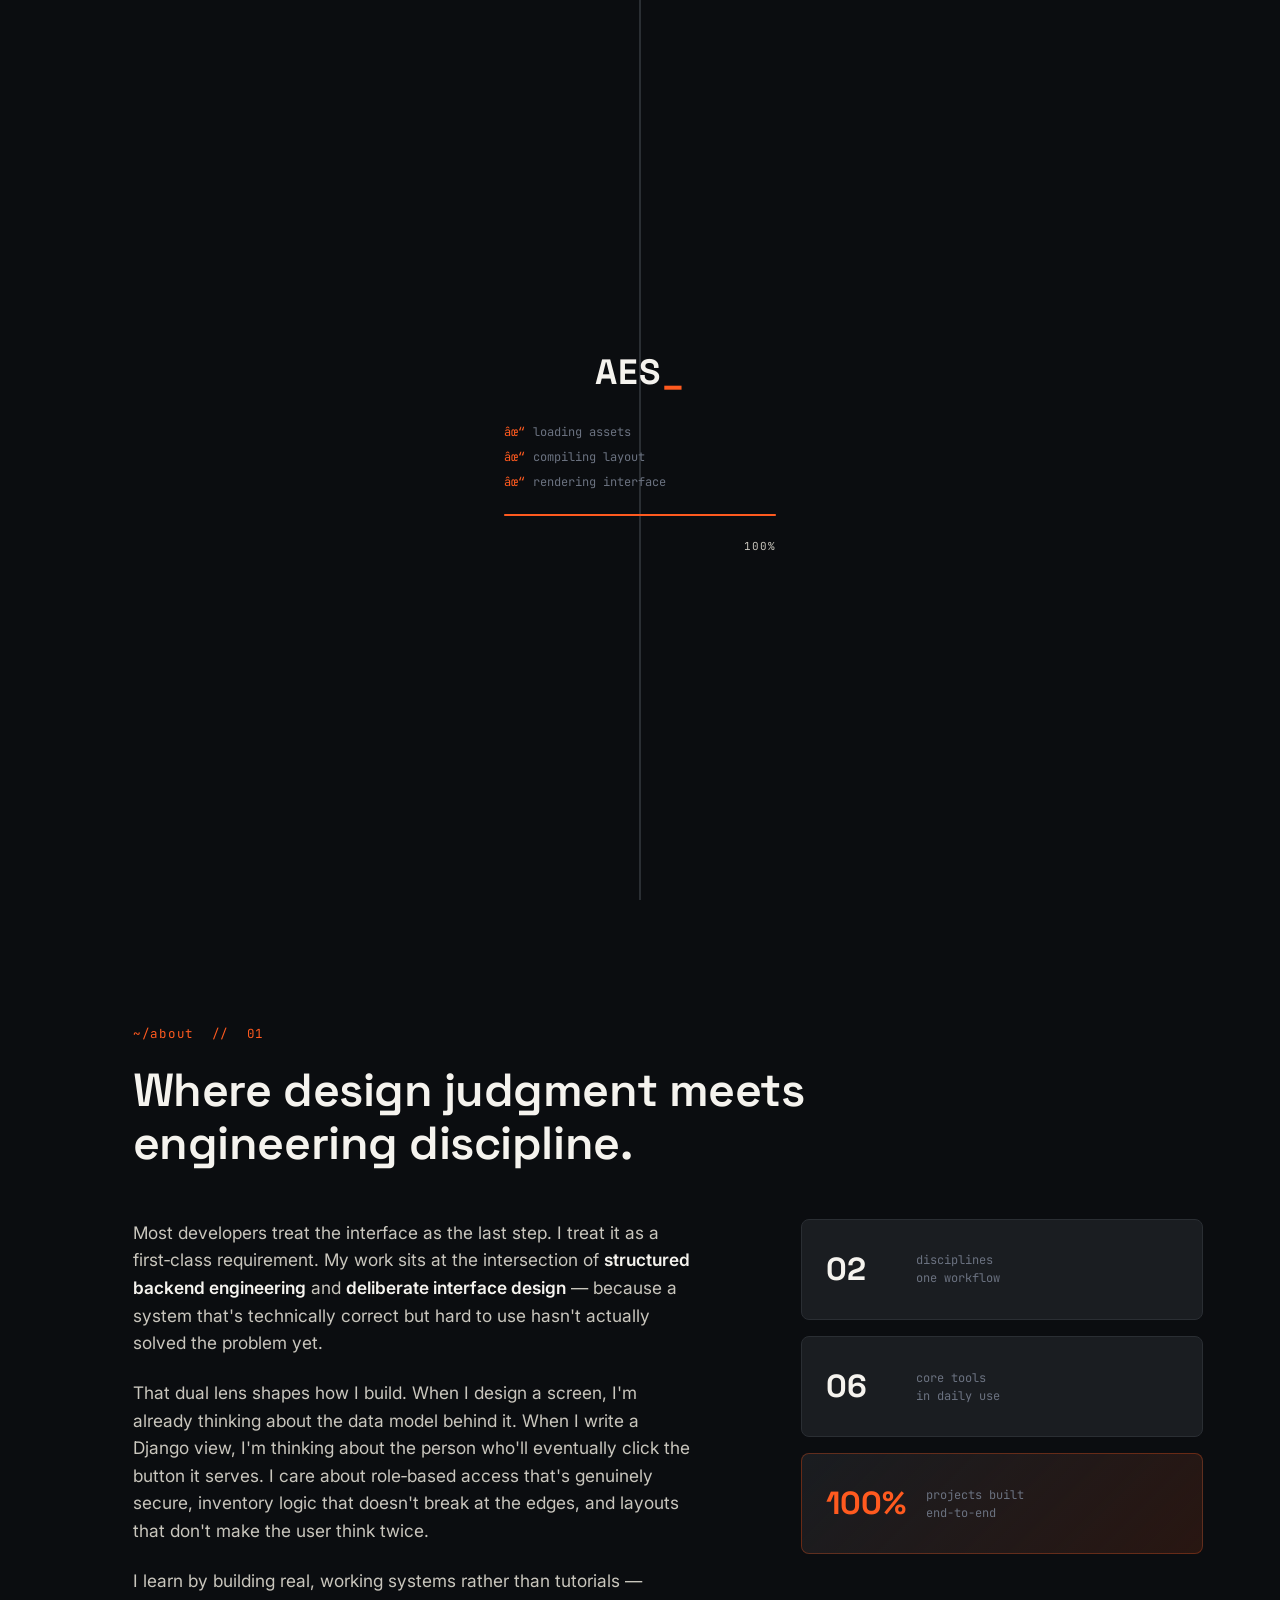
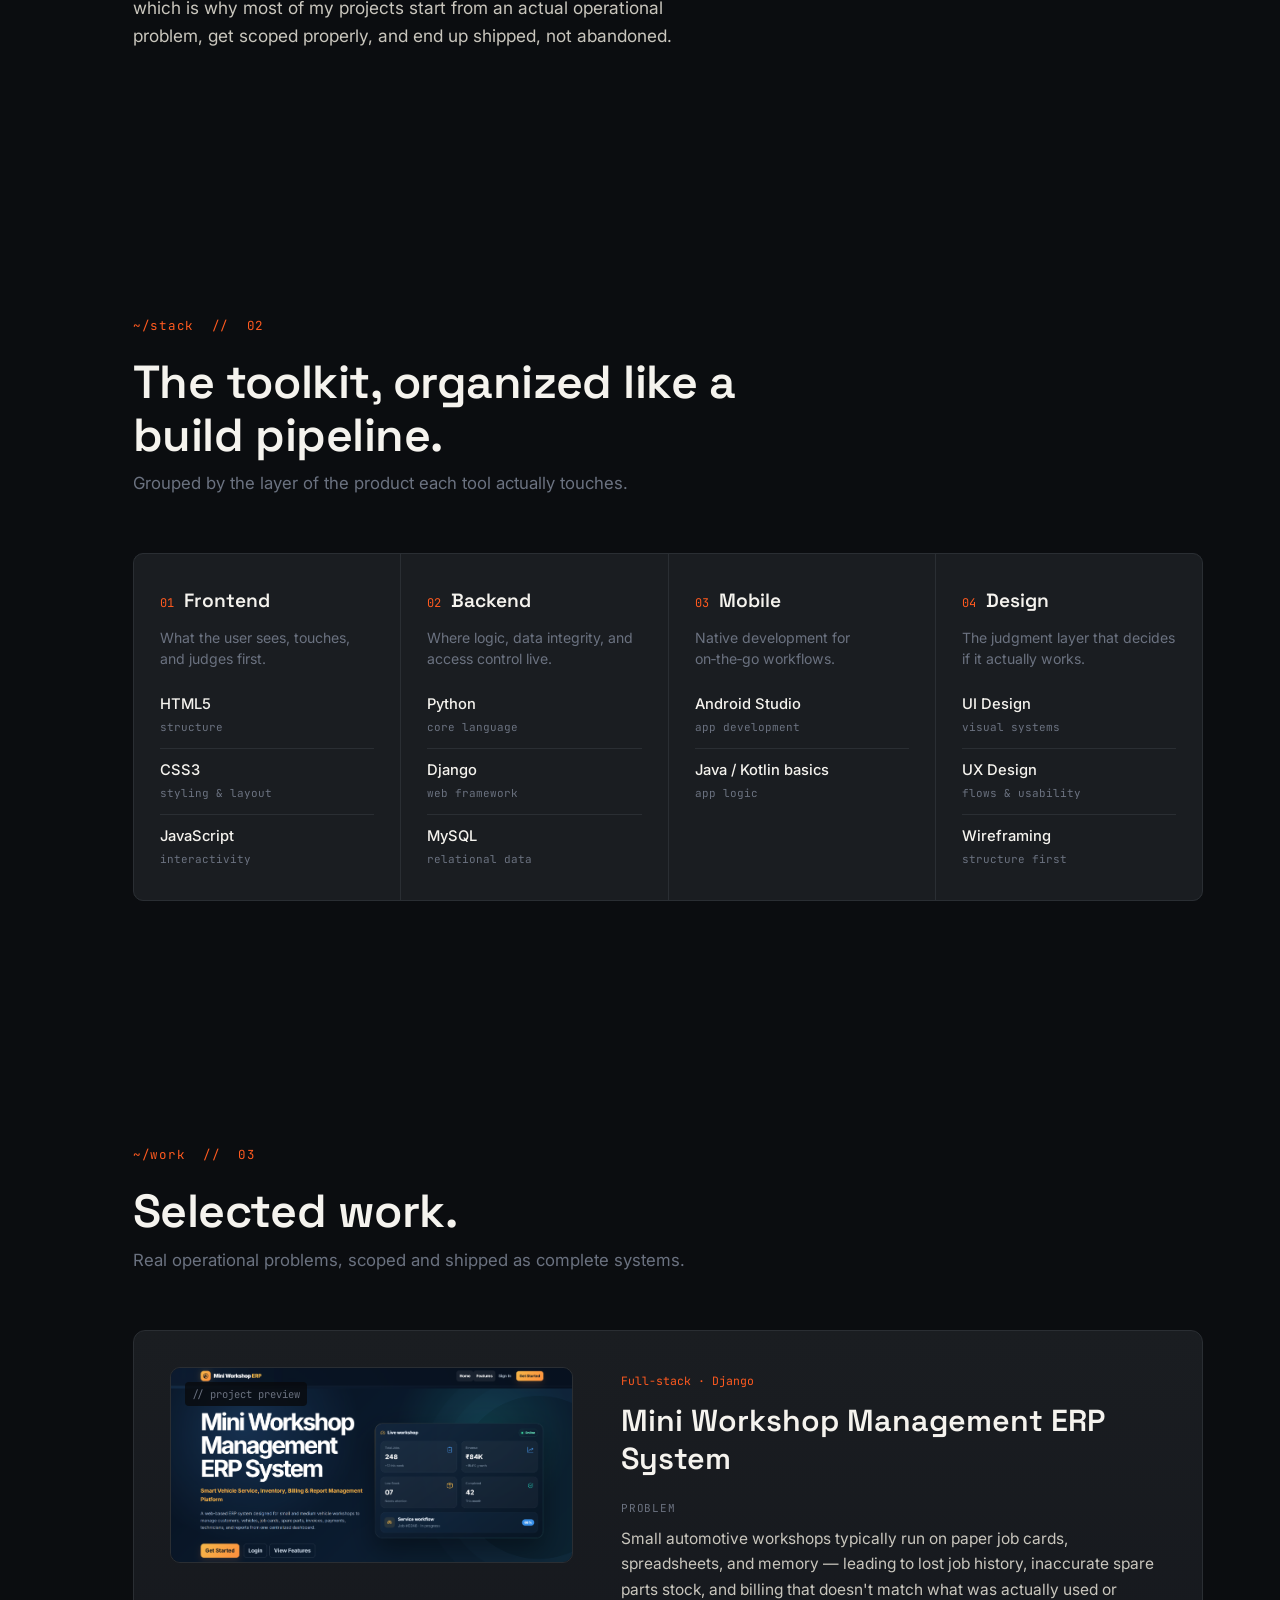
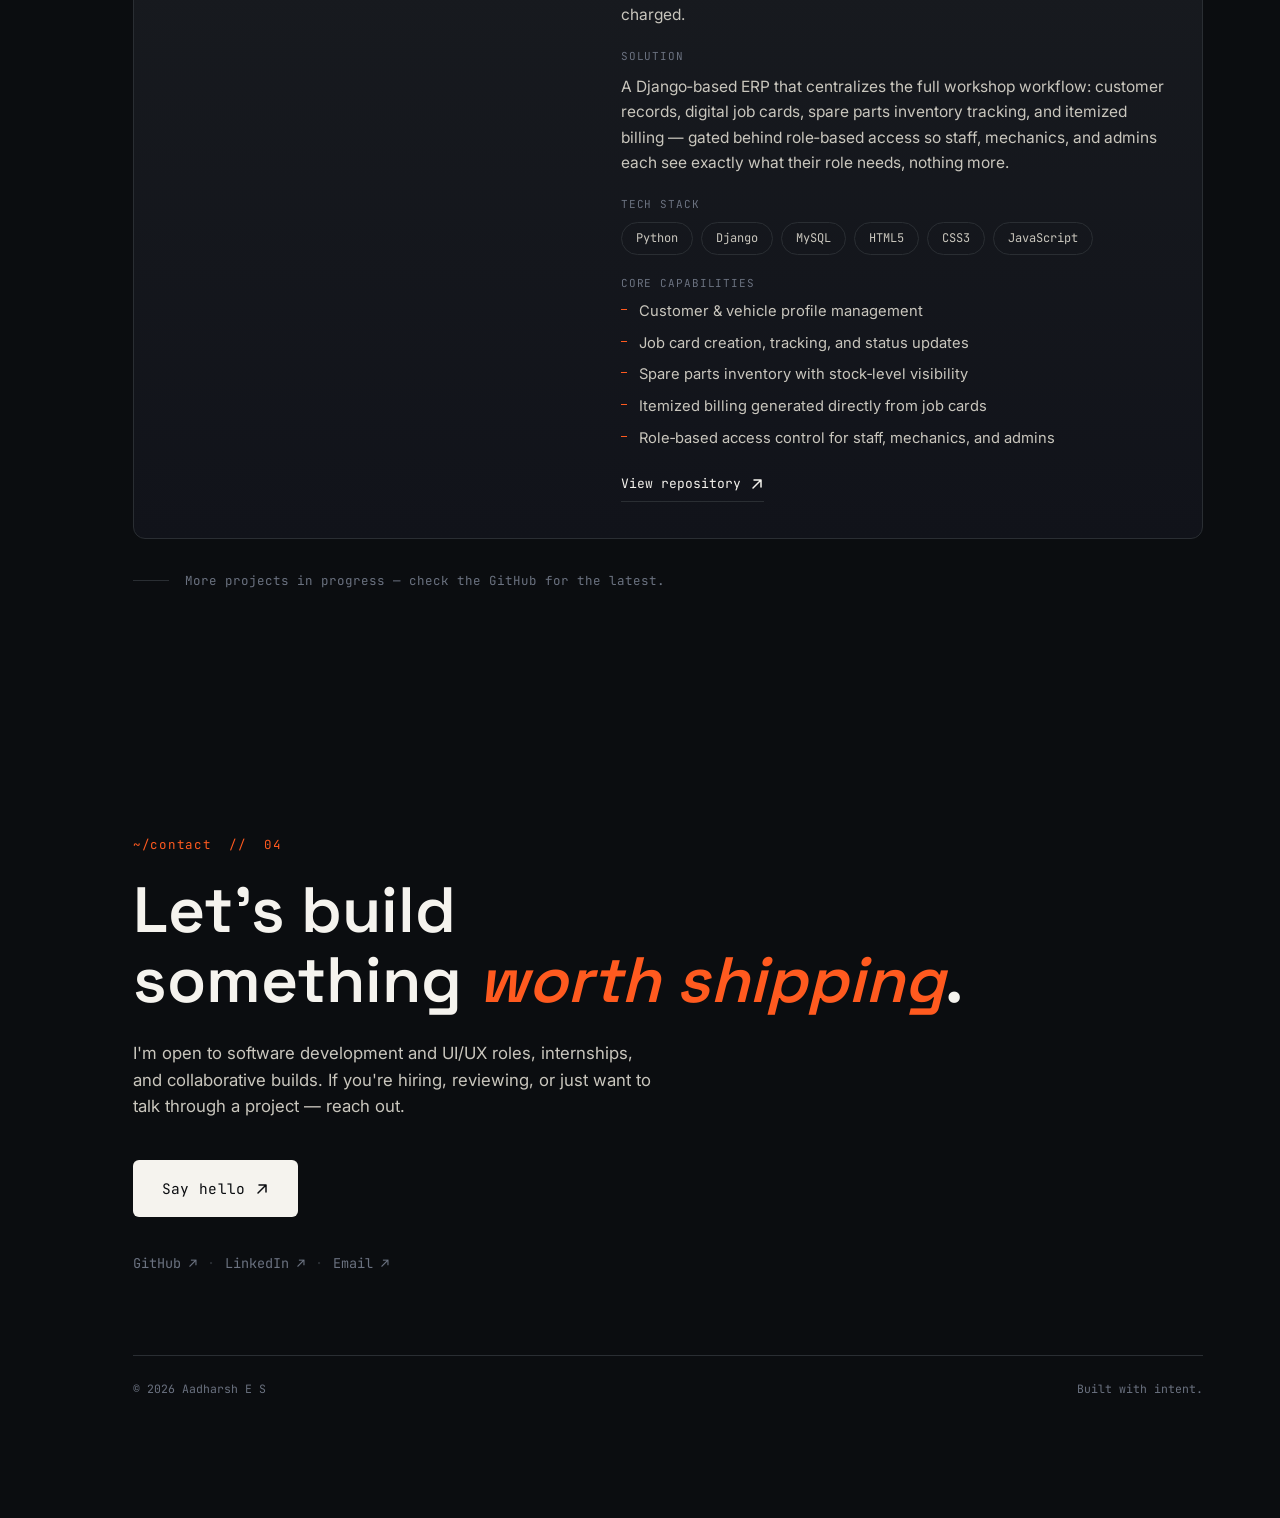
==== index.html @ 1fd8d189 "commit" ====
<!DOCTYPE html>
<html lang="en">
<head>
  <meta charset="UTF-8" />
  <meta name="viewport" content="width=device-width, initial-scale=1.0" />
  <meta http-equiv="refresh" content="0; url=portfolio.html" />
  <title>Aadharsh E S — Portfolio</title>
  <script>
    window.location.replace('portfolio.html');
  </script>
</head>
<body>
  <p><a href="portfolio.html">Open portfolio</a></p>
</body>
</html>
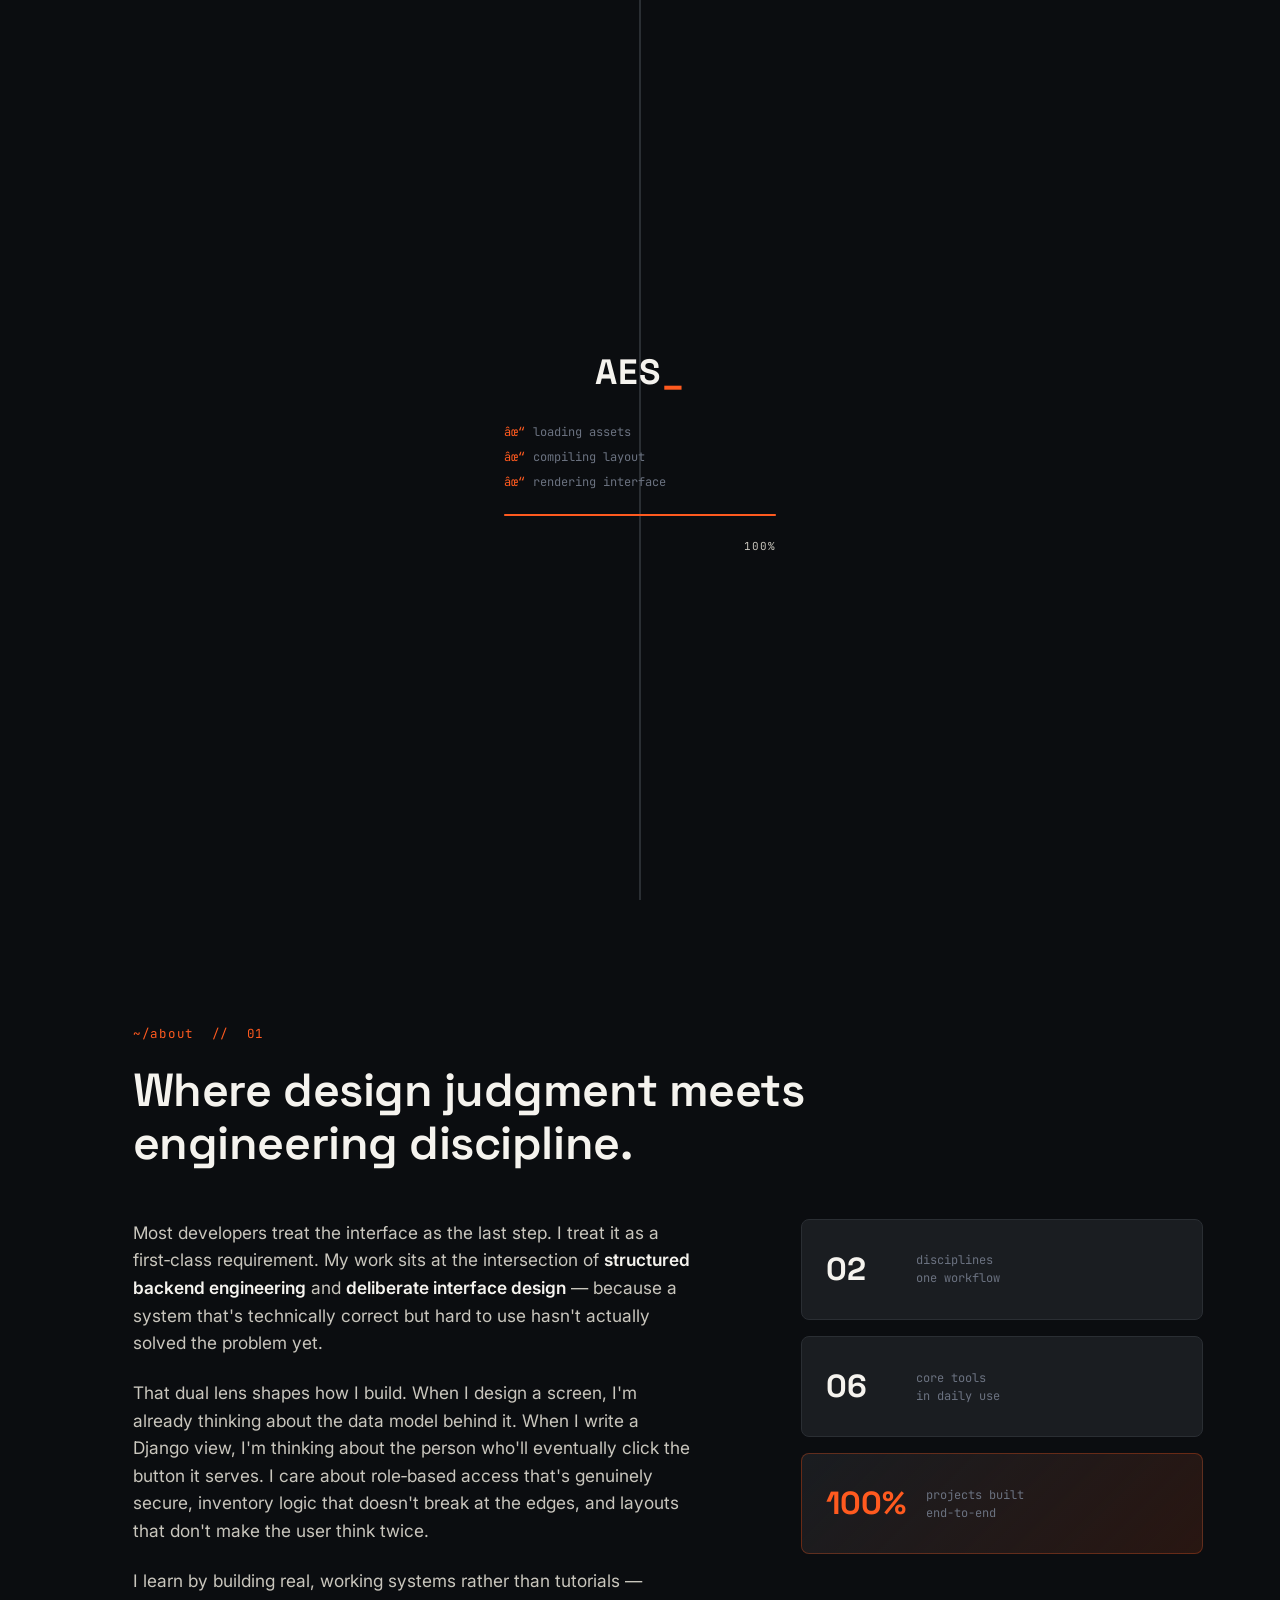
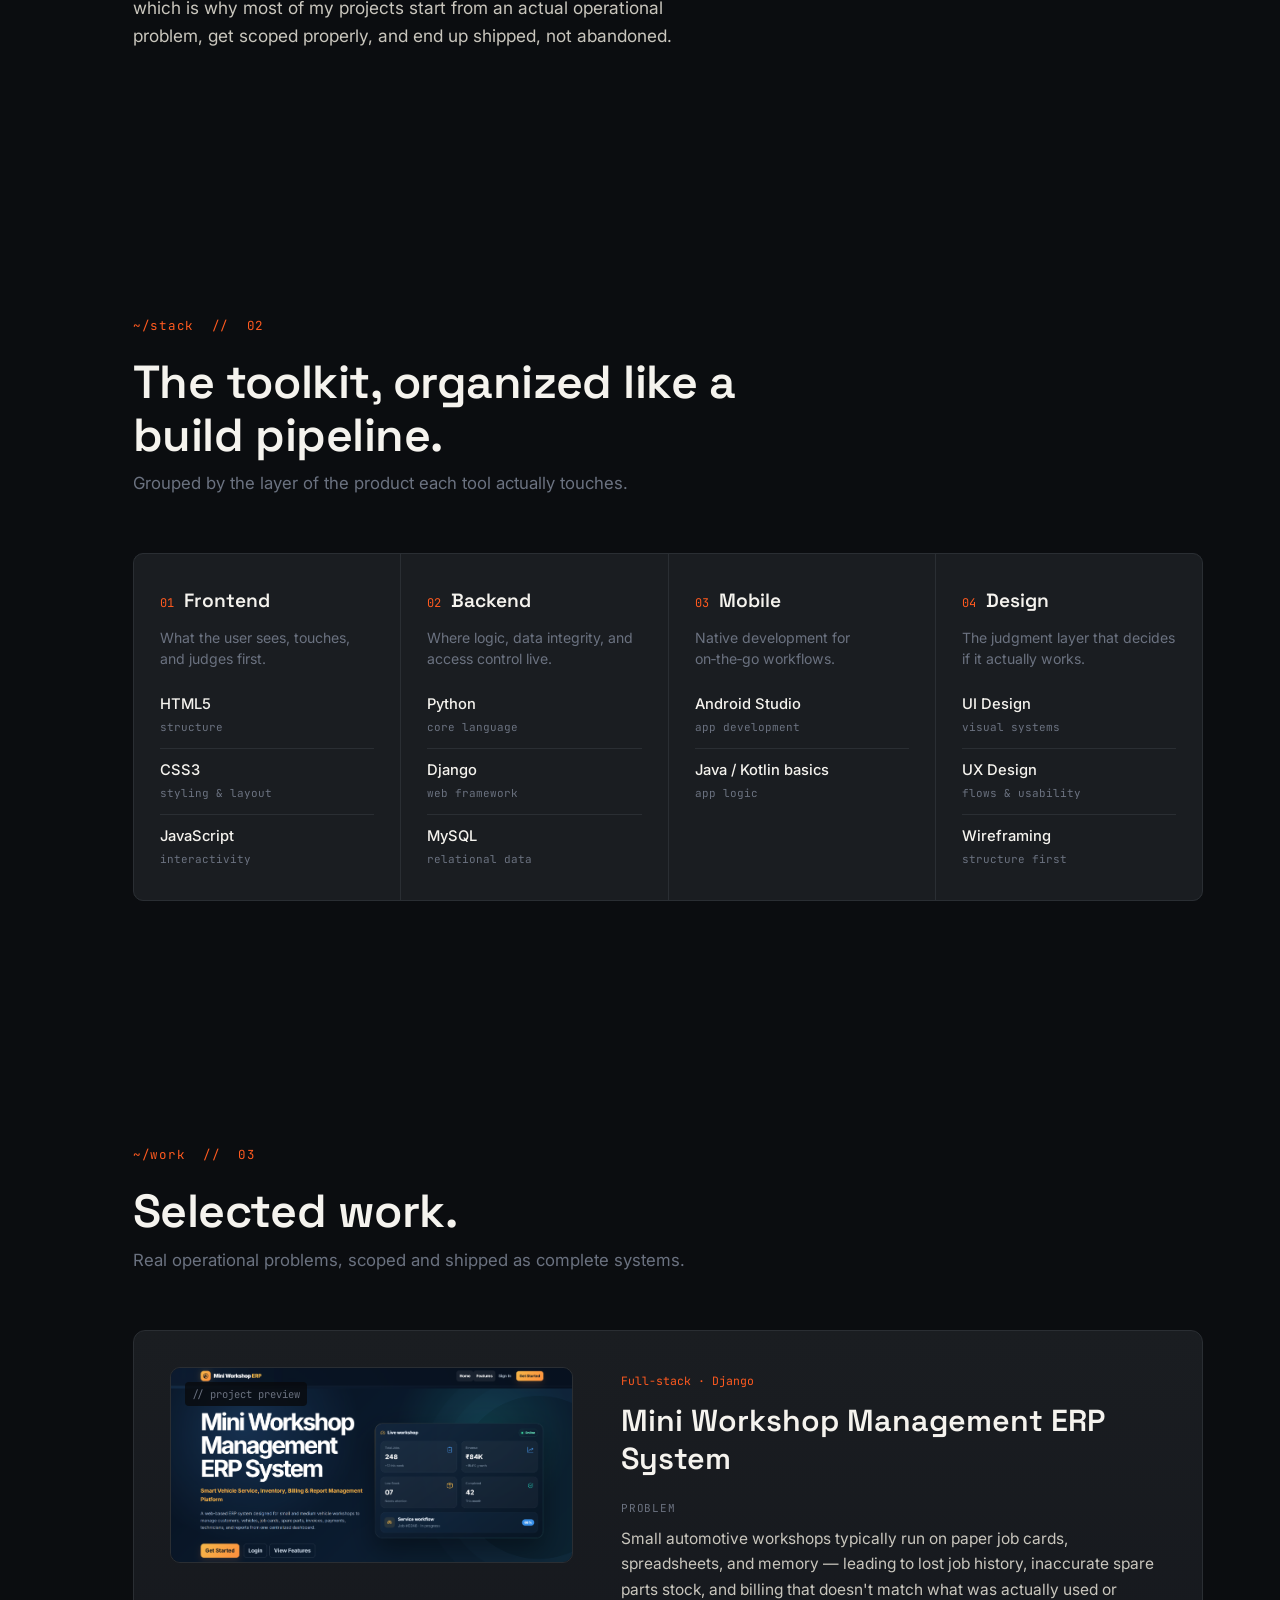
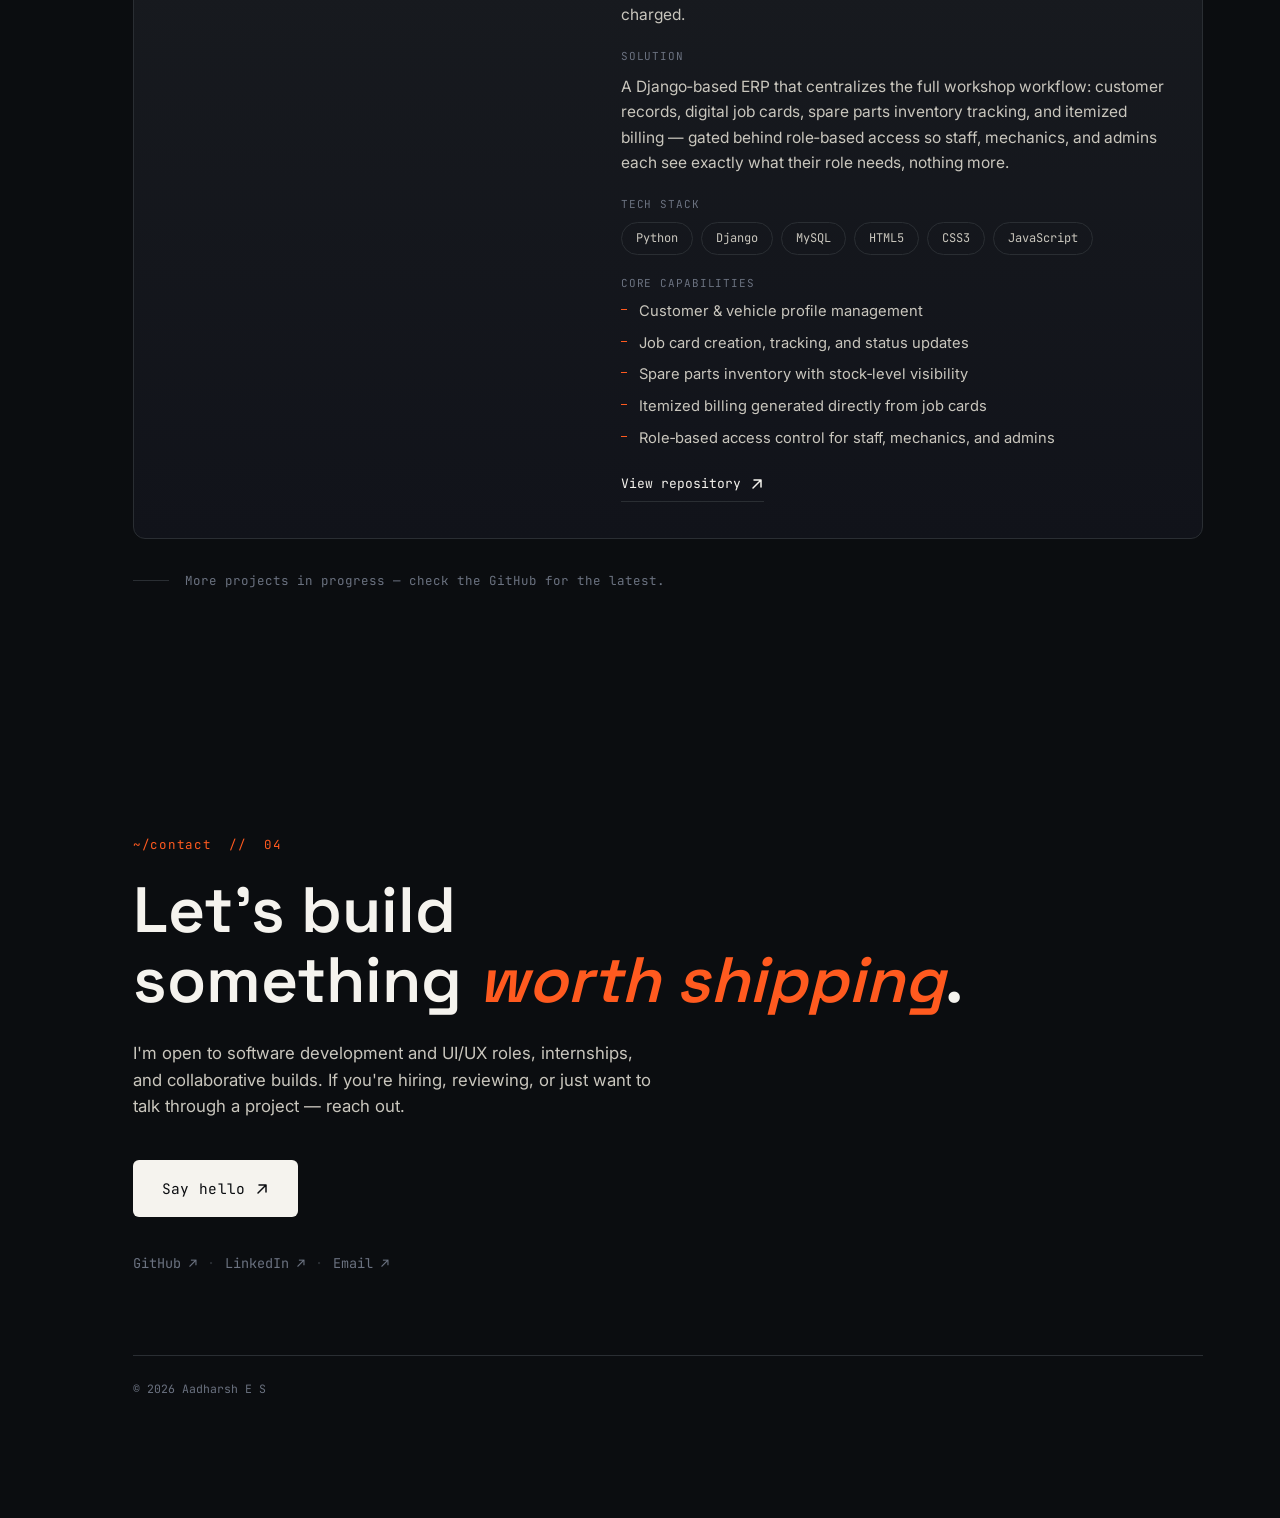
==== commit bc4a2303: "commit" ====
--- a/index.html
+++ b/index.html
@@ -1,15 +1,1014 @@
 <!DOCTYPE html>
 <html lang="en">
 <head>
-  <meta charset="UTF-8" />
-  <meta name="viewport" content="width=device-width, initial-scale=1.0" />
-  <meta http-equiv="refresh" content="0; url=portfolio.html" />
-  <title>Aadharsh E S — Portfolio</title>
-  <script>
-    window.location.replace('portfolio.html');
-  </script>
+<meta charset="UTF-8" />
+<meta name="viewport" content="width=device-width, initial-scale=1.0" />
+<title>Aadharsh E S — Software Developer &amp; UI/UX Designer</title>
+<meta name="description" content="Portfolio of Aadharsh E S, Software Developer & UI/UX Designer specializing in Django, Python, and human-centered interfaces." />
+
+<link rel="preconnect" href="https://fonts.googleapis.com">
+<link rel="preconnect" href="https://fonts.gstatic.com" crossorigin>
+<link href="https://fonts.googleapis.com/css2?family=Space+Grotesk:wght@400;500;600;700&family=Inter:wght@400;500;600;700&family=JetBrains+Mono:wght@400;500;600&display=swap" rel="stylesheet">
+
+<style>
+/* ============================================================
+   DESIGN TOKENS
+   ============================================================ */
+:root{
+  --ink:        #0B0D10;
+  --ink-soft:   #11131A;
+  --surface:    #1A1D21;
+  --surface-2:  #1F2329;
+  --border:     #2A2E33;
+  --paper:      #F5F3EE;
+  --paper-dim:  #C9C6BD;
+  --muted:      #6B7280;
+  --signal:     #FF5A1F;
+  --signal-soft: rgba(255,90,31,0.12);
+
+  --font-display: 'Space Grotesk', sans-serif;
+  --font-body:    'Inter', sans-serif;
+  --font-mono:    'JetBrains Mono', monospace;
+
+  --rail-w: 56px;
+  --content-max: 920px;
+  --ease: cubic-bezier(.16,.84,.36,1);
+}
+
+@media (prefers-reduced-motion: reduce){
+  *{ animation-duration: 0.01ms !important; animation-iteration-count: 1 !important; transition-duration: 0.01ms !important; scroll-behavior: auto !important; }
+}
+
+*{ margin:0; padding:0; box-sizing:border-box; }
+
+html{ scroll-behavior: smooth; }
+
+body{
+  background: var(--ink);
+  color: var(--paper);
+  font-family: var(--font-body);
+  font-size: 16px;
+  line-height: 1.6;
+  overflow-x: hidden;
+  -webkit-font-smoothing: antialiased;
+}
+body.is-loading{ overflow: hidden; height: 100vh; }
+
+::selection{ background: var(--signal); color: var(--ink); }
+
+a{ color: inherit; text-decoration: none; }
+ul{ list-style: none; }
+img{ max-width: 100%; display:block; }
+
+/* focus visibility */
+a:focus-visible, button:focus-visible{
+  outline: 2px solid var(--signal);
+  outline-offset: 3px;
+  border-radius: 2px;
+}
+
+/* ============================================================
+   TEXTURE â€” subtle grain overlay
+   ============================================================ */
+.grain{
+  position: fixed; inset:0; z-index: 1; pointer-events:none;
+  opacity: 0.035; mix-blend-mode: overlay;
+  background-image: url("data:image/svg+xml,%3Csvg xmlns='http://www.w3.org/2000/svg' width='160' height='160'%3E%3Cfilter id='n'%3E%3CfeTurbulence type='fractalNoise' baseFrequency='0.9' numOctaves='2' stitchTiles='stitch'/%3E%3C/filter%3E%3Crect width='100%25' height='100%25' filter='url(%23n)'/%3E%3C/svg%3E");
+}
+
+/* ============================================================
+   FIXED LEFT SPEC RAIL
+   ============================================================ */
+.spec-rail{
+  position: fixed; left:0; top:0; bottom:0; width: var(--rail-w);
+  border-right: 1px solid var(--border);
+  display:flex; flex-direction:column; align-items:center; justify-content:space-between;
+  padding: 22px 0; z-index: 50;
+  font-family: var(--font-mono);
+}
+.spec-rail__mark{
+  font-size: 12px; letter-spacing: 0.1em; color: var(--paper-dim);
+  writing-mode: horizontal-tb;
+}
+.spec-rail__rotated{
+  writing-mode: vertical-rl;
+  transform: rotate(180deg);
+  font-size: 11px;
+  letter-spacing: 0.18em;
+  color: var(--muted);
+  white-space: nowrap;
+}
+.spec-rail__bottom{ display:flex; flex-direction:column; align-items:center; gap:8px; }
+.spec-rail__status{
+  writing-mode: vertical-rl;
+  font-size: 10px; letter-spacing: 0.15em; color: var(--signal);
+}
+.dot-status{
+  width:6px; height:6px; border-radius:50%; background: var(--signal);
+  box-shadow: 0 0 0 0 rgba(255,90,31,0.6);
+  animation: pulse 2.4s infinite;
+}
+@keyframes pulse{
+  0%{ box-shadow: 0 0 0 0 rgba(255,90,31,0.5); }
+  70%{ box-shadow: 0 0 0 6px rgba(255,90,31,0); }
+  100%{ box-shadow: 0 0 0 0 rgba(255,90,31,0); }
+}
+
+@media (max-width: 880px){
+  .spec-rail{ display:none; }
+}
+
+/* ============================================================
+   LAYOUT SHELL
+   ============================================================ */
+main{
+  margin-left: var(--rail-w);
+  margin-right: 0;
+}
+@media (max-width: 880px){
+  main{ margin-left:0; margin-right:0; }
+}
+
+.section{
+  position: relative;
+  padding: 120px clamp(24px, 6vw, 96px);
+  max-width: 1280px;
+}
+.section-title{
+  font-family: var(--font-display);
+  font-weight: 600;
+  font-size: clamp(2rem, 4vw, 2.9rem);
+  line-height: 1.15;
+  letter-spacing: -0.01em;
+  max-width: 720px;
+  margin-bottom: 8px;
+}
+.section-sub{
+  color: var(--muted);
+  font-size: 1.05rem;
+  max-width: 560px;
+  margin-bottom: 56px;
+}
+.eyebrow{
+  font-family: var(--font-mono);
+  font-size: 12.5px;
+  letter-spacing: 0.06em;
+  color: var(--signal);
+  margin-bottom: 20px;
+  display:inline-block;
+}
+
+/* ============================================================
+   HERO
+   ============================================================ */
+.hero{
+  min-height: 100vh;
+  display:flex;
+  align-items:center;
+  padding-top: 80px;
+  padding-bottom: 80px;
+}
+.hero__inner{
+  display:grid;
+  grid-template-columns: 1.3fr 0.9fr;
+  gap: clamp(32px, 6vw, 80px);
+  align-items:center;
+  width:100%;
+}
+.hero__headline{
+  font-family: var(--font-display);
+  font-weight: 600;
+  font-size: clamp(2.4rem, 5.4vw, 4.2rem);
+  line-height: 1.08;
+  letter-spacing: -0.015em;
+  margin-bottom: 28px;
+}
+.hero__accent{
+  color: var(--signal);
+  font-style: italic;
+}
+.hero__accent-outline{
+  color: transparent;
+  -webkit-text-stroke: 1.5px var(--paper);
+  font-style: italic;
+}
+.hero__bio{
+  font-size: clamp(1rem, 1.4vw, 1.15rem);
+  color: var(--paper-dim);
+  max-width: 540px;
+  margin-bottom: 36px;
+}
+.hero__bio strong{ color: var(--paper); font-weight: 600; }
+
+.hero__actions{ display:flex; gap:14px; margin-bottom: 44px; flex-wrap:wrap; }
+
+.btn{
+  display:inline-flex; align-items:center; gap:10px;
+  font-family: var(--font-mono);
+  font-size: 13.5px; letter-spacing: 0.02em;
+  padding: 13px 22px; border-radius: 6px;
+  transition: all .3s var(--ease);
+  border: 1px solid transparent;
+  cursor:pointer;
+}
+.btn--primary{
+  background: var(--paper); color: var(--ink);
+}
+.btn--primary:hover{
+  background: var(--signal); color: var(--paper);
+  transform: translateY(-2px);
+  box-shadow: 0 8px 24px -8px rgba(255,90,31,0.5);
+}
+.btn--primary svg{ transition: transform .3s var(--ease); }
+.btn--primary:hover svg{ transform: translate(2px,-2px); }
+.btn--ghost{
+  border-color: var(--border); color: var(--paper);
+}
+.btn--ghost:hover{
+  border-color: var(--signal); color: var(--signal);
+}
+.btn--lg{ padding: 16px 28px; font-size: 14.5px; }
+
+.hero__links{ display:flex; flex-direction:column; gap:10px; }
+.hero__link{
+  display:inline-flex; align-items:center; gap:10px;
+  font-family: var(--font-mono); font-size: 13px; color: var(--muted);
+  width: fit-content;
+  transition: color .25s var(--ease);
+  position:relative;
+}
+.hero__link svg{ flex-shrink:0; opacity:0.8; }
+.hero__link .link-arrow{ opacity:0; transform: translateX(-4px); transition: all .25s var(--ease); font-style:normal; }
+.hero__link:hover{ color: var(--paper); }
+.hero__link:hover .link-arrow{ opacity:1; transform: translateX(0); color: var(--signal); }
+
+/* portrait */
+.hero__portrait{ display:flex; flex-direction:column; align-items:center; gap: 14px; }
+.portrait-frame{
+  position:relative;
+  width: 100%; max-width: 360px;
+  aspect-ratio: 4/5;
+  border: 1px solid var(--border);
+  padding: 10px;
+  background: var(--surface);
+}
+.portrait-frame img{
+  width:100%; height:100%; object-fit:cover;
+  filter: grayscale(15%) contrast(1.02);
+}
+.portrait-frame__corner{
+  position:absolute; width:16px; height:16px; border-color: var(--signal);
+  z-index:2;
+}
+.portrait-frame__corner.tl{ top:-1px; left:-1px; border-top:2px solid var(--signal); border-left:2px solid var(--signal); }
+.portrait-frame__corner.tr{ top:-1px; right:-1px; border-top:2px solid var(--signal); border-right:2px solid var(--signal); }
+.portrait-frame__corner.bl{ bottom:-1px; left:-1px; border-bottom:2px solid var(--signal); border-left:2px solid var(--signal); }
+.portrait-frame__corner.br{ bottom:-1px; right:-1px; border-bottom:2px solid var(--signal); border-right:2px solid var(--signal); }
+.portrait-frame__tag{
+  position:absolute; bottom: 18px; left:18px;
+  background: var(--ink); border:1px solid var(--border);
+  padding: 6px 12px; border-radius: 20px;
+  font-family: var(--font-mono); font-size: 11px; color: var(--paper-dim);
+  display:flex; align-items:center; gap:7px;
+  backdrop-filter: blur(6px);
+}
+.portrait-caption{
+  font-family: var(--font-mono); font-size: 11px; color: var(--muted); text-align:center;
+}
+.portrait-caption code{ color: var(--signal); }
+
+@media (max-width: 880px){
+  .hero__inner{ grid-template-columns: 1fr; }
+  .hero__portrait{ order:-1; }
+  .portrait-frame{ max-width: 280px; margin: 0 auto; }
+}
+
+.scroll-cue{
+  position:absolute; bottom: 36px; left: 50%; transform: translateX(-50%);
+  display:flex; flex-direction:column; align-items:center; gap:8px;
+  font-family: var(--font-mono); font-size: 10.5px; letter-spacing:0.15em;
+  color: var(--muted);
+}
+.scroll-cue__line{
+  width:1px; height: 36px; background: var(--border); overflow:hidden; position:relative;
+}
+.scroll-cue__line::after{
+  content:''; position:absolute; top:-36px; left:0; width:100%; height:36px;
+  background: var(--signal);
+  animation: scrollline 2s infinite var(--ease);
+}
+@keyframes scrollline{ 0%{ top:-36px; } 100%{ top:36px; } }
+
+@media (max-width: 600px){ .scroll-cue{ display:none; } }
+
+/* ============================================================
+   ABOUT
+   ============================================================ */
+.about__grid{
+  display:grid;
+  grid-template-columns: 1.5fr 1fr;
+  gap: 64px;
+  margin-top: 48px;
+  align-items:start;
+}
+.about__lead p{
+  font-size: 1.08rem;
+  color: var(--paper-dim);
+  margin-bottom: 22px;
+  max-width: 560px;
+}
+.about__lead strong{ color: var(--paper); font-weight: 600; }
+
+.about__stats{ display:flex; flex-direction:column; gap:16px; }
+.stat-card{
+  border: 1px solid var(--border);
+  background: var(--surface);
+  padding: 24px;
+  border-radius: 8px;
+  display:flex; align-items:center; gap:20px;
+  transition: border-color .3s var(--ease), transform .3s var(--ease);
+}
+.stat-card:hover{ border-color: var(--signal); transform: translateX(4px); }
+.stat-card--accent{ background: linear-gradient(135deg, var(--surface), var(--signal-soft)); border-color: rgba(255,90,31,0.3); }
+.stat-card__num{
+  font-family: var(--font-display); font-size: 2rem; font-weight: 700; color: var(--paper);
+  min-width: 70px;
+}
+.stat-card--accent .stat-card__num{ color: var(--signal); }
+.stat-card__label{
+  font-family: var(--font-mono); font-size: 12px; color: var(--muted); line-height:1.5;
+}
+
+@media (max-width: 880px){
+  .about__grid{ grid-template-columns: 1fr; }
+}
+
+/* ============================================================
+   SKILLS
+   ============================================================ */
+.skills__grid{
+  display:grid;
+  grid-template-columns: repeat(4, 1fr);
+  gap: 1px;
+  background: var(--border);
+  border: 1px solid var(--border);
+  border-radius: 10px;
+  overflow:hidden;
+}
+.skill-card{
+  background: var(--surface);
+  padding: 32px 26px;
+  transition: background .3s var(--ease);
+  position:relative;
+}
+.skill-card:hover{ background: var(--surface-2); }
+.skill-card__head{ display:flex; align-items:baseline; gap:10px; margin-bottom: 10px; }
+.skill-card__index{ font-family: var(--font-mono); font-size:12px; color: var(--signal); }
+.skill-card h3{
+  font-family: var(--font-display); font-size: 1.2rem; font-weight: 600;
+}
+.skill-card__desc{ font-size: 0.88rem; color: var(--muted); margin-bottom: 22px; line-height:1.5; min-height: 44px; }
+.skill-card__list{ display:flex; flex-direction:column; gap: 12px; }
+.skill-card__list li{
+  display:flex; flex-direction:column; gap:2px;
+  border-top: 1px solid var(--border);
+  padding-top: 10px;
+}
+.skill-card__list li:first-child{ border-top:none; padding-top:0; }
+.skill-card__list span{ font-size: 0.92rem; font-weight: 500; color: var(--paper); }
+.skill-card__list i{ font-family: var(--font-mono); font-style:normal; font-size: 11px; color: var(--muted); }
+
+@media (max-width: 1100px){
+  .skills__grid{ grid-template-columns: repeat(2, 1fr); }
+}
+@media (max-width: 600px){
+  .skills__grid{ grid-template-columns: 1fr; }
+}
+
+/* ============================================================
+   WORK / PROJECTS
+   ============================================================ */
+.project-card{
+  display:grid;
+  grid-template-columns: 0.85fr 1.15fr;
+  gap: 48px;
+  border: 1px solid var(--border);
+  border-radius: 12px;
+  padding: 36px;
+  background: linear-gradient(180deg, var(--surface), var(--ink-soft));
+  margin-bottom: 32px;
+}
+.project-card__media-frame{
+  position: sticky; top: 100px;
+  border: 1px solid var(--border);
+  border-radius: 10px;
+  aspect-ratio: 1897/923;
+  display:flex; flex-direction:column; align-items:center; justify-content:center;
+  gap: 14px;
+  background: var(--ink);
+  overflow: hidden;
+}
+.project-card__media-label{
+  position:absolute; top:14px; left:14px;
+  font-family: var(--font-mono); font-size: 10.5px; color: var(--muted);
+  z-index: 1;
+  padding: 4px 7px;
+  border-radius: 4px;
+  background: rgba(8, 10, 12, 0.78);
+}
+.project-card__preview{
+  width: 100%;
+  height: 100%;
+  display: block;
+  object-fit: cover;
+}
+.project-card__tag{
+  font-family: var(--font-mono); font-size: 11.5px; color: var(--signal);
+  display:inline-block; margin-bottom: 12px;
+}
+.project-card__title{
+  font-family: var(--font-display); font-size: clamp(1.5rem, 2.4vw, 1.9rem);
+  font-weight: 600; margin-bottom: 22px; line-height:1.25;
+}
+.project-card__block{ margin-bottom: 20px; }
+.project-card__label{
+  font-family: var(--font-mono); font-size: 11px; letter-spacing:0.08em;
+  color: var(--muted); text-transform:uppercase; display:block; margin-bottom: 8px;
+}
+.project-card__block p{ color: var(--paper-dim); font-size: 0.97rem; line-height:1.65; }
+
+.tech-pills{ display:flex; flex-wrap:wrap; gap:8px; }
+.tech-pill{
+  font-family: var(--font-mono); font-size: 12px;
+  border: 1px solid var(--border); border-radius:20px;
+  padding: 6px 14px; color: var(--paper-dim);
+  transition: all .25s var(--ease);
+}
+.tech-pill:hover{ border-color: var(--signal); color: var(--signal); }
+
+.project-card__features ul{ display:flex; flex-direction:column; gap:8px; margin-top:4px; }
+.project-card__features li{
+  font-size: 0.92rem; color: var(--paper-dim);
+  padding-left: 18px; position:relative;
+}
+.project-card__features li::before{
+  content:''; position:absolute; left:0; top:9px;
+  width:6px; height:1px; background: var(--signal);
+}
+
+.project-card__link{
+  display:inline-flex; align-items:center; gap:9px; margin-top: 24px;
+  font-family: var(--font-mono); font-size: 13px; color: var(--paper);
+  border-bottom: 1px solid var(--border); padding-bottom: 6px;
+  transition: all .25s var(--ease);
+}
+.project-card__link svg{ transition: transform .25s var(--ease); }
+.project-card__link em{ font-style:normal; font-size: 10.5px; color: var(--muted); margin-left:6px; }
+.project-card__link:hover{ color: var(--signal); border-color: var(--signal); }
+.project-card__link:hover svg{ transform: translate(2px,-2px); }
+
+.more-projects{
+  display:flex; align-items:center; gap: 16px; margin-top: 12px;
+  color: var(--muted); font-family: var(--font-mono); font-size: 12.5px;
+}
+.more-projects__line{ width: 36px; height:1px; background: var(--border); }
+
+@media (max-width: 880px){
+  .project-card{ grid-template-columns: 1fr; }
+  .project-card__media-frame{ position:static; }
+}
+
+/* ============================================================
+   CONTACT
+   ============================================================ */
+.contact{ text-align:left; }
+.contact__headline{
+  font-family: var(--font-display); font-weight: 600;
+  font-size: clamp(2.2rem, 5.6vw, 4rem); line-height:1.1; margin-bottom: 24px;
+}
+.contact__sub{
+  color: var(--paper-dim); font-size: 1.05rem; max-width: 520px; margin-bottom: 40px;
+}
+.contact__actions{ margin-bottom: 36px; }
+.contact__links{
+  font-family: var(--font-mono); font-size: 13.5px; color: var(--muted);
+  display:flex; align-items:center; gap:10px; flex-wrap:wrap; margin-bottom: 80px;
+}
+.contact__links a{ transition: color .25s var(--ease); }
+.contact__links a:hover{ color: var(--signal); }
+.dot-sep{ color: var(--border); }
+
+.footer{
+  display:flex; justify-content:space-between; flex-wrap:wrap; gap:10px;
+  border-top: 1px solid var(--border); padding-top: 24px;
+  font-family: var(--font-mono); font-size: 11.5px; color: var(--muted);
+}
+
+/* ============================================================
+   SCROLL REVEAL ANIMATIONS
+   ============================================================ */
+.fade-up{
+  opacity:0; transform: translateY(18px);
+  animation: fadeUp .7s var(--ease) forwards;
+  animation-delay: var(--d, 0s);
+  animation-play-state: paused;
+}
+body:not(.is-loading) .fade-up{ animation-play-state: running; }
+@keyframes fadeUp{ to{ opacity:1; transform: translateY(0); } }
+
+.reveal{
+  opacity:0; transform: translateY(28px);
+  transition: opacity .8s var(--ease), transform .8s var(--ease);
+}
+.reveal.is-visible{ opacity:1; transform: translateY(0); }
+
+/* stagger children inside grids when parent becomes visible */
+.skills__grid.is-visible .skill-card,
+.about__stats.is-visible .stat-card{
+  animation: fadeUp .6s var(--ease) backwards;
+}
+.skill-card:nth-child(1){ animation-delay: .05s; }
+.skill-card:nth-child(2){ animation-delay: .12s; }
+.skill-card:nth-child(3){ animation-delay: .19s; }
+.skill-card:nth-child(4){ animation-delay: .26s; }
+.stat-card:nth-child(1){ animation-delay: .05s; }
+.stat-card:nth-child(2){ animation-delay: .12s; }
+.stat-card:nth-child(3){ animation-delay: .19s; }
+
+@media (max-width: 600px){
+  .section{ padding: 88px 22px; }
+}
+
+/* ============================================================
+   INTRO BOOT SEQUENCE
+   ============================================================ */
+.loader{
+  position: fixed; inset: 0; z-index: 999;
+  display:flex; align-items:center; justify-content:center;
+  background: var(--ink);
+}
+.loader__inner{
+  position: relative; z-index: 2;
+  display:flex; flex-direction:column; align-items:center; gap: 22px;
+  width: 100%; max-width: 320px; padding: 0 24px;
+}
+.loader__mark{
+  font-family: var(--font-display); font-weight: 700;
+  font-size: 2.2rem; letter-spacing: 0.04em; color: var(--paper);
+}
+.loader__cursor{ color: var(--signal); animation: blink 1s step-end infinite; }
+@keyframes blink{ 50%{ opacity: 0; } }
+.loader__lines{
+  font-family: var(--font-mono); font-size: 12px; color: var(--muted);
+  min-height: 60px; width: 100%;
+  display:flex; flex-direction:column; gap: 6px;
+}
+.loader__lines .line{
+  opacity:0; animation: lineIn .4s var(--ease) forwards;
+  display:flex; gap: 8px;
+}
+.loader__lines .line .ok{ color: var(--signal); }
+@keyframes lineIn{ to{ opacity:1; } }
+.loader__bar-track{
+  width: 100%; height: 2px; background: var(--border);
+  position: relative; overflow:hidden; border-radius: 2px;
+}
+.loader__bar-fill{
+  position:absolute; left:0; top:0; bottom:0; width: 0%;
+  background: var(--signal); transition: width .25s linear;
+}
+.loader__pct{
+  font-family: var(--font-mono); font-size: 11px; color: var(--paper-dim);
+  letter-spacing: 0.08em; align-self: flex-end;
+}
+.loader__panel{
+  position: absolute; top:0; bottom:0; width: 50%;
+  background: var(--ink); border-color: var(--border); z-index: 1;
+  transition: transform .7s var(--ease);
+}
+.loader__panel--l{ left:0; border-right: 1px solid var(--border); }
+.loader__panel--r{ right:0; border-left: 1px solid var(--border); }
+.loader.is-leaving .loader__inner{
+  transition: opacity .35s var(--ease), transform .35s var(--ease);
+  opacity: 0; transform: translateY(-10px) scale(0.98);
+}
+.loader.is-leaving .loader__panel--l{ transform: translateX(-100%); }
+.loader.is-leaving .loader__panel--r{ transform: translateX(100%); }
+.loader.is-done{ display:none; }
+
+@media (prefers-reduced-motion: reduce){
+  .loader{ display:none; }
+  body.is-loading{ overflow:auto; height:auto; }
+  .fade-up{ animation-play-state: running; }
+}
+
+</style>
 </head>
-<body>
-  <p><a href="portfolio.html">Open portfolio</a></p>
+<body class="is-loading">
+
+<!-- Intro boot sequence -->
+<div class="loader" id="loader" aria-hidden="true">
+  <div class="loader__inner">
+    <div class="loader__mark">AES<span class="loader__cursor">_</span></div>
+    <div class="loader__lines" id="loader-lines"></div>
+    <div class="loader__bar-track">
+      <div class="loader__bar-fill" id="loader-bar"></div>
+    </div>
+    <div class="loader__pct" id="loader-pct">00%</div>
+  </div>
+  <div class="loader__panel loader__panel--l"></div>
+  <div class="loader__panel loader__panel--r"></div>
+</div>
+
+<!-- Noise / grid texture overlay -->
+<div class="grain" aria-hidden="true"></div>
+
+<!-- Fixed left spec column -->
+<aside class="spec-rail" aria-hidden="true">
+  <div class="spec-rail__top">
+    <span class="spec-rail__mark">AES</span>
+  </div>
+  <div class="spec-rail__mid">
+    <span class="spec-rail__rotated">DEVELOPER &amp; DESIGNER</span>
+  </div>
+  <div class="spec-rail__bottom">
+    <span class="dot-status"></span>
+    <span class="spec-rail__status">AVAILABLE</span>
+  </div>
+</aside>
+
+<main>
+
+  <!-- ================= HERO ================= -->
+  <section id="hero" class="section hero">
+    <div class="hero__inner">
+
+      <div class="hero__copy">
+        <p class="eyebrow fade-up">~/intro &nbsp;//&nbsp; software developer &amp; ui/ux designer</p>
+
+        <h1 class="hero__headline fade-up" style="--d:0.08s">
+          I build software<br/>
+          that <span class="hero__accent">looks</span> as good<br/>
+          as it <span class="hero__accent-outline">runs</span>.
+        </h1>
+
+        <p class="hero__bio fade-up" style="--d:0.16s">
+          I'm <strong>Aadharsh E S</strong>, a developer who designs and a designer who ships.
+          I build end‑to‑end web and mobile products — from Django backends and MySQL
+          schemas to the interfaces people actually want to use — with the same attention
+          to detail on both sides of the screen.
+        </p>
+
+        <div class="hero__actions fade-up" style="--d:0.24s">
+          <a href="#work" class="btn btn--primary">
+            <span>View my work</span>
+            <svg width="14" height="14" viewBox="0 0 14 14" fill="none"><path d="M3 11L11 3M11 3H4M11 3V10" stroke="currentColor" stroke-width="1.5" stroke-linecap="round" stroke-linejoin="round"/></svg>
+          </a>
+          <a href="#contact" class="btn btn--ghost">Get in touch</a>
+        </div>
+
+        <div class="hero__links fade-up" style="--d:0.32s">
+          <a href="https://github.com/Aadharsh2006" target="_blank" rel="noopener" class="hero__link">
+            <svg width="18" height="18" viewBox="0 0 24 24" fill="currentColor"><path d="M12 0C5.37 0 0 5.5 0 12.3c0 5.43 3.44 10 8.21 11.64.6.12.82-.27.82-.6 0-.3-.01-1.08-.02-2.12-3.34.74-4.04-1.66-4.04-1.66-.55-1.4-1.33-1.78-1.33-1.78-1.09-.76.08-.74.08-.74 1.2.09 1.84 1.26 1.84 1.26 1.07 1.86 2.81 1.32 3.49 1.01.11-.79.42-1.32.76-1.62-2.66-.31-5.47-1.36-5.47-6.04 0-1.34.46-2.43 1.22-3.29-.12-.31-.53-1.55.12-3.23 0 0 1-.33 3.3 1.25a11.2 11.2 0 0 1 6 0c2.28-1.58 3.29-1.25 3.29-1.25.65 1.68.24 2.92.12 3.23.76.86 1.22 1.95 1.22 3.29 0 4.69-2.81 5.73-5.49 6.03.43.38.81 1.13.81 2.29 0 1.65-.02 2.98-.02 3.39 0 .33.21.72.82.6C20.56 22.3 24 17.73 24 12.3 24 5.5 18.63 0 12 0Z"/></svg>
+            <span>github.com</span>
+            <i class="link-arrow">→</i>
+          </a>
+          <a href="https://www.linkedin.com/in/aadharsh-e-s-7a106131a/" target="_blank" rel="noopener" class="hero__link">
+            <svg width="18" height="18" viewBox="0 0 24 24" fill="currentColor"><path d="M20.45 20.45h-3.56v-5.57c0-1.33-.02-3.04-1.85-3.04-1.85 0-2.14 1.45-2.14 2.94v5.67H9.34V9h3.41v1.56h.05c.48-.9 1.64-1.85 3.38-1.85 3.6 0 4.27 2.37 4.27 5.45v6.29ZM5.34 7.43a2.07 2.07 0 1 1 0-4.13 2.07 2.07 0 0 1 0 4.13ZM7.12 20.45H3.56V9h3.56v11.45ZM22.22 0H1.77C.8 0 0 .78 0 1.75v20.5C0 23.22.8 24 1.77 24h20.45c.98 0 1.78-.78 1.78-1.75V1.75C24 .78 23.2 0 22.22 0Z"/></svg>
+            <span>linkedin.in</span>
+            <i class="link-arrow">→</i>
+          </a>
+        </div>
+      </div>
+
+      <div class="hero__portrait fade-up" style="--d:0.2s">
+        <div class="portrait-frame">
+          <div class="portrait-frame__corner tl"></div>
+          <div class="portrait-frame__corner tr"></div>
+          <div class="portrait-frame__corner bl"></div>
+          <div class="portrait-frame__corner br"></div>
+          <img src="profile-photo.png" alt="Portrait of Aadharsh E S" id="profile-photo" />
+          <div class="portrait-frame__tag">
+            <span class="dot-status"></span> open to roles
+          </div>
+        </div>
+      </div>
+
+    </div>
+
+    <div class="scroll-cue" aria-hidden="true">
+      <span>scroll</span>
+      <div class="scroll-cue__line"></div>
+    </div>
+  </section>
+
+  <!-- ================= ABOUT ================= -->
+  <section id="about" class="section about">
+    <p class="eyebrow reveal">~/about &nbsp;//&nbsp; 01</p>
+    <h2 class="section-title reveal">Where design judgment meets engineering discipline.</h2>
+
+    <div class="about__grid">
+      <div class="about__lead reveal">
+        <p>
+          Most developers treat the interface as the last step. I treat it as a first‑class
+          requirement. My work sits at the intersection of <strong>structured backend
+          engineering</strong> and <strong>deliberate interface design</strong> — because a
+          system that's technically correct but hard to use hasn't actually solved the
+          problem yet.
+        </p>
+        <p>
+          That dual lens shapes how I build. When I design a screen, I'm already thinking
+          about the data model behind it. When I write a Django view, I'm thinking about
+          the person who'll eventually click the button it serves. I care about role‑based
+          access that's genuinely secure, inventory logic that doesn't break at the edges,
+          and layouts that don't make the user think twice.
+        </p>
+        <p>
+          I learn by building real, working systems rather than tutorials — which is why
+          most of my projects start from an actual operational problem, get scoped properly,
+          and end up shipped, not abandoned.
+        </p>
+      </div>
+
+      <div class="about__stats reveal">
+        <div class="stat-card">
+          <span class="stat-card__num">02</span>
+          <span class="stat-card__label">disciplines<br/>one workflow</span>
+        </div>
+        <div class="stat-card">
+          <span class="stat-card__num">06</span>
+          <span class="stat-card__label">core tools<br/>in daily use</span>
+        </div>
+        <div class="stat-card stat-card--accent">
+          <span class="stat-card__num">100%</span>
+          <span class="stat-card__label">projects built<br/>end‑to‑end</span>
+        </div>
+      </div>
+    </div>
+  </section>
+
+  <!-- ================= SKILLS ================= -->
+  <section id="skills" class="section skills">
+    <p class="eyebrow reveal">~/stack &nbsp;//&nbsp; 02</p>
+    <h2 class="section-title reveal">The toolkit, organized like a build pipeline.</h2>
+    <p class="section-sub reveal">Grouped by the layer of the product each tool actually touches.</p>
+
+    <div class="skills__grid">
+
+      <div class="skill-card reveal">
+        <div class="skill-card__head">
+          <span class="skill-card__index">01</span>
+          <h3>Frontend</h3>
+        </div>
+        <p class="skill-card__desc">What the user sees, touches, and judges first.</p>
+        <ul class="skill-card__list">
+          <li><span>HTML5</span><i>structure</i></li>
+          <li><span>CSS3</span><i>styling &amp; layout</i></li>
+          <li><span>JavaScript</span><i>interactivity</i></li>
+        </ul>
+      </div>
+
+      <div class="skill-card reveal">
+        <div class="skill-card__head">
+          <span class="skill-card__index">02</span>
+          <h3>Backend</h3>
+        </div>
+        <p class="skill-card__desc">Where logic, data integrity, and access control live.</p>
+        <ul class="skill-card__list">
+          <li><span>Python</span><i>core language</i></li>
+          <li><span>Django</span><i>web framework</i></li>
+          <li><span>MySQL</span><i>relational data</i></li>
+        </ul>
+      </div>
+
+      <div class="skill-card reveal">
+        <div class="skill-card__head">
+          <span class="skill-card__index">03</span>
+          <h3>Mobile</h3>
+        </div>
+        <p class="skill-card__desc">Native development for on‑the‑go workflows.</p>
+        <ul class="skill-card__list">
+          <li><span>Android Studio</span><i>app development</i></li>
+          <li><span>Java / Kotlin basics</span><i>app logic</i></li>
+        </ul>
+      </div>
+
+      <div class="skill-card reveal">
+        <div class="skill-card__head">
+          <span class="skill-card__index">04</span>
+          <h3>Design</h3>
+        </div>
+        <p class="skill-card__desc">The judgment layer that decides if it actually works.</p>
+        <ul class="skill-card__list">
+          <li><span>UI Design</span><i>visual systems</i></li>
+          <li><span>UX Design</span><i>flows &amp; usability</i></li>
+          <li><span>Wireframing</span><i>structure first</i></li>
+        </ul>
+      </div>
+
+    </div>
+  </section>
+
+  <!-- ================= WORK ================= -->
+  <section id="work" class="section work">
+    <p class="eyebrow reveal">~/work &nbsp;//&nbsp; 03</p>
+    <h2 class="section-title reveal">Selected work.</h2>
+    <p class="section-sub reveal">Real operational problems, scoped and shipped as complete systems.</p>
+
+    <div class="project-card reveal">
+      <div class="project-card__media">
+        <div class="project-card__media-frame">
+          <span class="project-card__media-label">// project preview</span>
+          <img class="project-card__preview" src="project-preview.png" alt="Mini Workshop ERP project homepage preview" loading="lazy" />
+        </div>
+      </div>
+
+      <div class="project-card__body">
+        <span class="project-card__tag">Full‑stack · Django</span>
+        <h3 class="project-card__title">Mini Workshop Management ERP System</h3>
+
+        <div class="project-card__block">
+          <span class="project-card__label">Problem</span>
+          <p>Small automotive workshops typically run on paper job cards, spreadsheets,
+          and memory — leading to lost job history, inaccurate spare parts stock, and
+          billing that doesn't match what was actually used or charged.</p>
+        </div>
+
+        <div class="project-card__block">
+          <span class="project-card__label">Solution</span>
+          <p>A Django‑based ERP that centralizes the full workshop workflow: customer
+          records, digital job cards, spare parts inventory tracking, and itemized
+          billing — gated behind role‑based access so staff, mechanics, and admins
+          each see exactly what their role needs, nothing more.</p>
+        </div>
+
+        <div class="project-card__block">
+          <span class="project-card__label">Tech Stack</span>
+          <div class="tech-pills">
+            <span class="tech-pill">Python</span>
+            <span class="tech-pill">Django</span>
+            <span class="tech-pill">MySQL</span>
+            <span class="tech-pill">HTML5</span>
+            <span class="tech-pill">CSS3</span>
+            <span class="tech-pill">JavaScript</span>
+          </div>
+        </div>
+
+        <div class="project-card__features">
+          <span class="project-card__label">Core capabilities</span>
+          <ul>
+            <li>Customer &amp; vehicle profile management</li>
+            <li>Job card creation, tracking, and status updates</li>
+            <li>Spare parts inventory with stock‑level visibility</li>
+            <li>Itemized billing generated directly from job cards</li>
+            <li>Role‑based access control for staff, mechanics, and admins</li>
+          </ul>
+        </div>
+
+        <a href="https://github.com/Aadharsh2006/Mini-Workshop-ERP/tree/0a23f4b77e16c2cf1dd7377b2e5a798ba7018764/workshop_erp" class="project-card__link" target="_blank" rel="noopener">
+          <span>View repository</span>
+          <svg width="14" height="14" viewBox="0 0 14 14" fill="none"><path d="M3 11L11 3M11 3H4M11 3V10" stroke="currentColor" stroke-width="1.5" stroke-linecap="round" stroke-linejoin="round"/></svg>
+        </a>
+      </div>
+    </div>
+
+    <div class="more-projects reveal">
+      <span class="more-projects__line"></span>
+      <p>More projects in progress — check the GitHub for the latest.</p>
+    </div>
+  </section>
+
+  <!-- ================= CONTACT ================= -->
+  <section id="contact" class="section contact">
+    <p class="eyebrow reveal">~/contact &nbsp;//&nbsp; 04</p>
+    <h2 class="contact__headline reveal">Let's build<br/>something <span class="hero__accent">worth shipping</span>.</h2>
+    <p class="contact__sub reveal">
+      I'm open to software development and UI/UX roles, internships, and collaborative
+      builds. If you're hiring, reviewing, or just want to talk through a project —
+      reach out.
+    </p>
+
+    <div class="contact__actions reveal">
+      <a href="mailto:aadharshespilakkad@gmail.com" class="btn btn--primary btn--lg">
+        <span>Say hello</span>
+        <svg width="14" height="14" viewBox="0 0 14 14" fill="none"><path d="M3 11L11 3M11 3H4M11 3V10" stroke="currentColor" stroke-width="1.5" stroke-linecap="round" stroke-linejoin="round"/></svg>
+      </a>
+    </div>
+
+    <div class="contact__links reveal">
+      <a href="https://github.com/Aadharsh2006" target="_blank" rel="noopener">GitHub ↗</a>
+      <span class="dot-sep">·</span>
+      <a href="https://www.linkedin.com/in/aadharsh-e-s-7a106131a/" target="_blank" rel="noopener">LinkedIn ↗</a>
+      <span class="dot-sep">·</span>
+      <a href="mailto:aadharshespilakkad@gmail.com">Email ↗</a>
+    </div>
+
+    <footer class="footer">
+      <span>© 2026 Aadharsh E S</span>
+    </footer>
+  </section>
+
+</main>
+
+<script>
+// ============================================================
+// INTRO BOOT SEQUENCE
+// ============================================================
+(function(){
+  const reduceMotion = window.matchMedia('(prefers-reduced-motion: reduce)').matches;
+  const loader = document.getElementById('loader');
+  if (!loader) return;
+
+  if (reduceMotion){
+    document.body.classList.remove('is-loading');
+    loader.classList.add('is-done');
+    return;
+  }
+
+  const linesEl = document.getElementById('loader-lines');
+  const barEl = document.getElementById('loader-bar');
+  const pctEl = document.getElementById('loader-pct');
+  const bootLines = ['loading assets', 'compiling layout', 'rendering interface'];
+  const minimumBootTime = 3000;
+  const bootStartedAt = performance.now();
+  let lineIndex = 0;
+  let progress = 0;
+
+  function typeNextLine(){
+    if (lineIndex >= bootLines.length) return;
+    const row = document.createElement('div');
+    row.className = 'line';
+    row.innerHTML = `<span class="ok">âœ“</span><span>${bootLines[lineIndex]}</span>`;
+    linesEl.appendChild(row);
+    lineIndex++;
+    if (lineIndex < bootLines.length) setTimeout(typeNextLine, 360);
+  }
+
+  function tickProgress(){
+    progress = Math.min(progress + Math.random() * 18 + 6, 100);
+    barEl.style.width = progress + '%';
+    pctEl.textContent = String(Math.floor(progress)).padStart(2, '0') + '%';
+    if (progress < 100) {
+      setTimeout(tickProgress, 140);
+    } else {
+      const elapsed = performance.now() - bootStartedAt;
+      const remainingBuffer = Math.max(minimumBootTime - elapsed, 280);
+      setTimeout(finishLoading, remainingBuffer);
+    }
+  }
+
+  function finishLoading(){
+    loader.classList.add('is-leaving');
+    document.body.classList.remove('is-loading');
+    setTimeout(() => loader.classList.add('is-done'), 750);
+  }
+
+  typeNextLine();
+  tickProgress();
+})();
+
+// ============================================================
+// SCROLL REVEAL â€” IntersectionObserver driven
+// ============================================================
+(function(){
+  const revealEls = document.querySelectorAll('.reveal');
+
+  const revealObserver = new IntersectionObserver((entries) => {
+    entries.forEach(entry => {
+      if (entry.isIntersecting){
+        entry.target.classList.add('is-visible');
+        revealObserver.unobserve(entry.target);
+      }
+    });
+  }, { threshold: 0.15, rootMargin: '0px 0px -40px 0px' });
+
+  revealEls.forEach(el => revealObserver.observe(el));
+
+  // ============================================================
+  // SMOOTH ANCHOR SCROLL (fallback for older browsers)
+  // ============================================================
+  document.querySelectorAll('a[href^="#"]').forEach(anchor => {
+    anchor.addEventListener('click', function(e){
+      const targetId = this.getAttribute('href');
+      const target = document.querySelector(targetId);
+      if (target){
+        e.preventDefault();
+        target.scrollIntoView({ behavior: 'smooth', block: 'start' });
+      }
+    });
+  });
+
+  // ============================================================
+  // PORTRAIT IMAGE â€” graceful fallback if not replaced
+  // ============================================================
+  const photo = document.getElementById('profile-photo');
+  if (photo){
+    photo.addEventListener('error', () => {
+      photo.src = 'https://placehold.co/640x780/1A1D21/6B7280?text=Add+Your+Photo';
+    });
+  }
+})();
+
+</script>
 </body>
 </html>
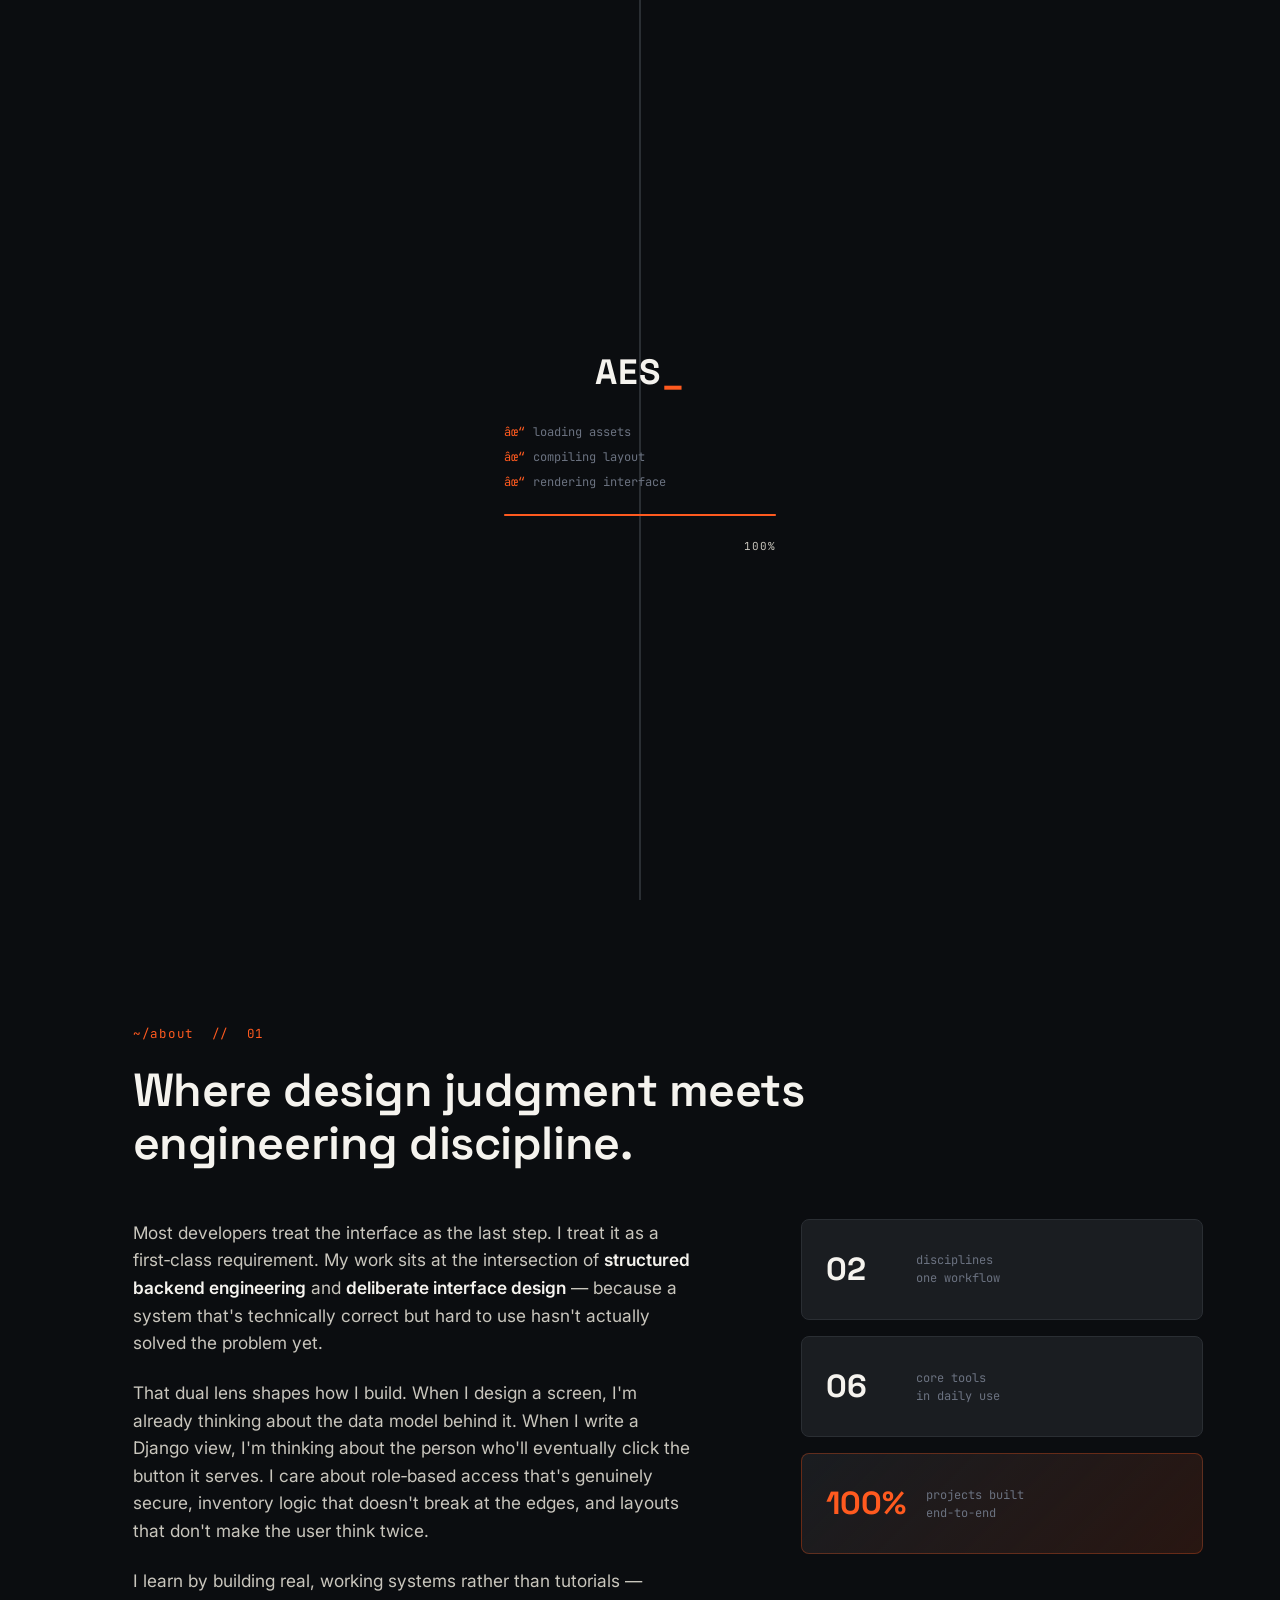
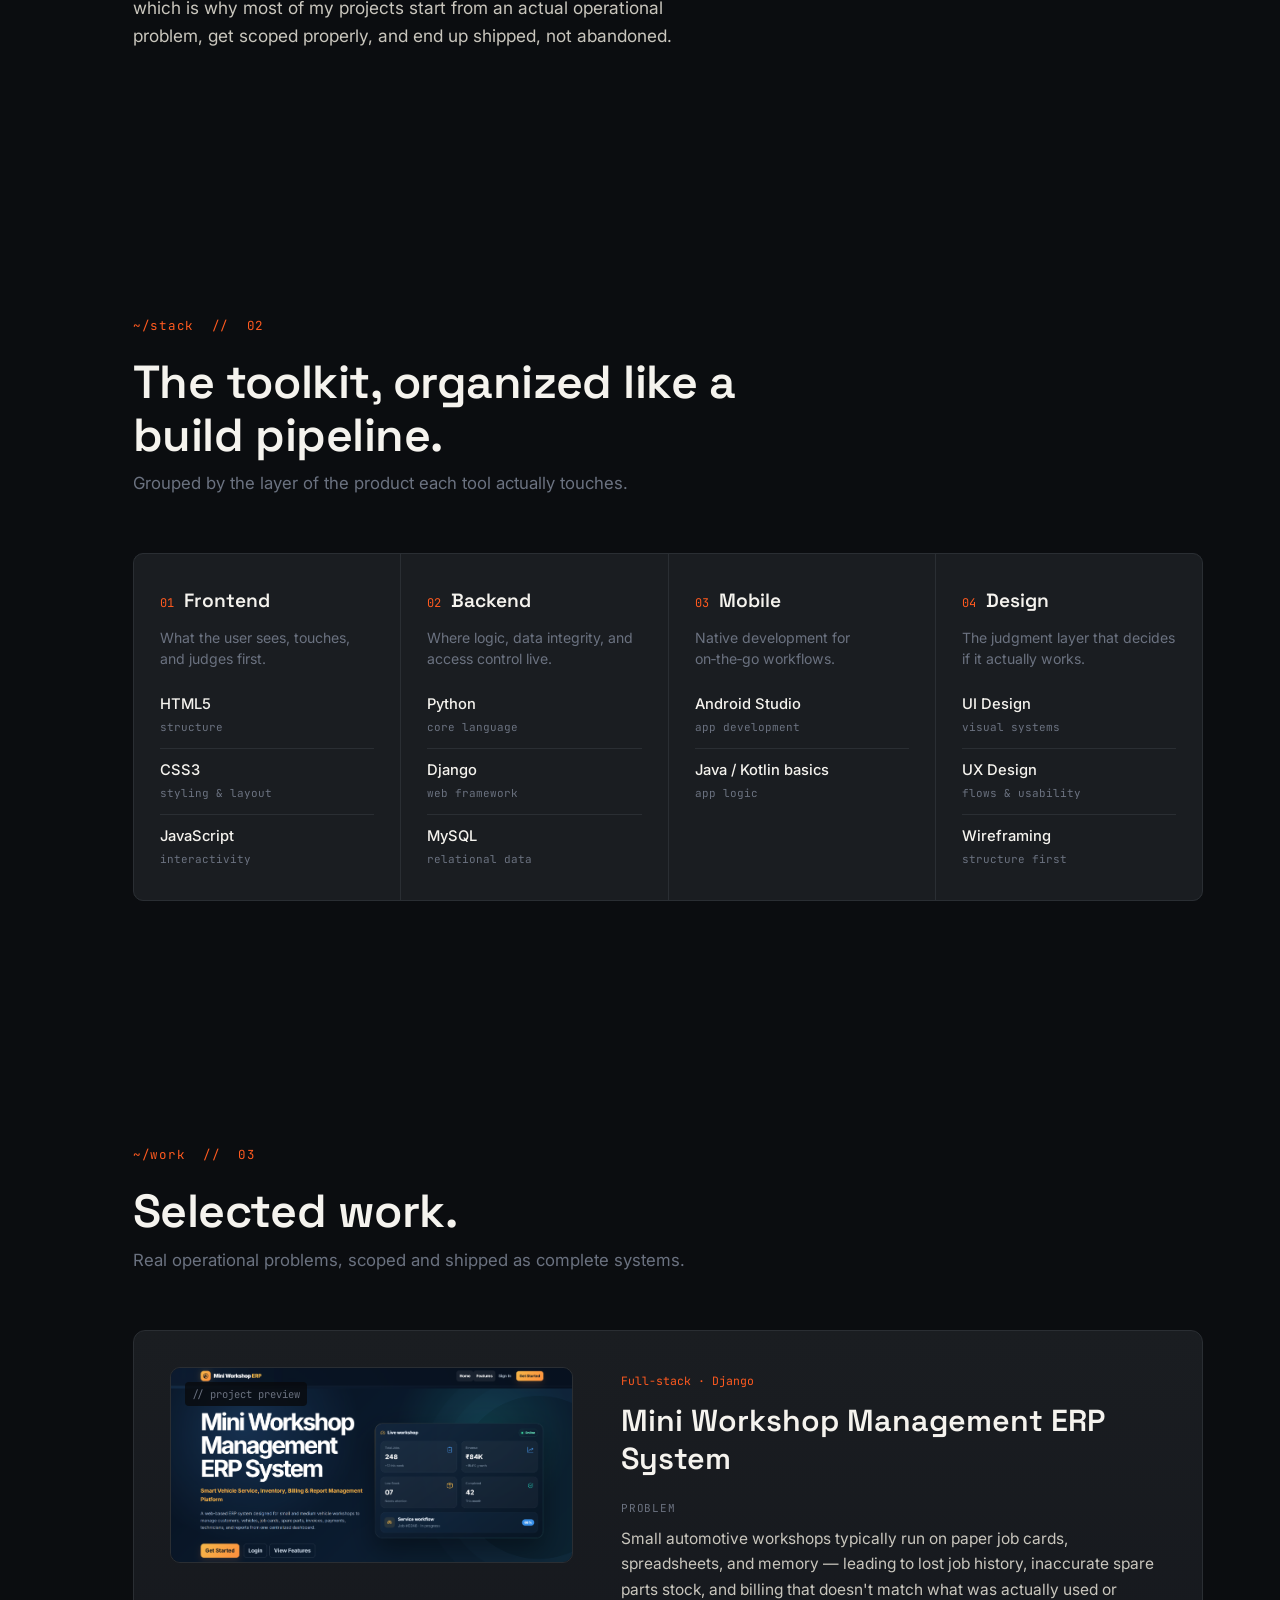
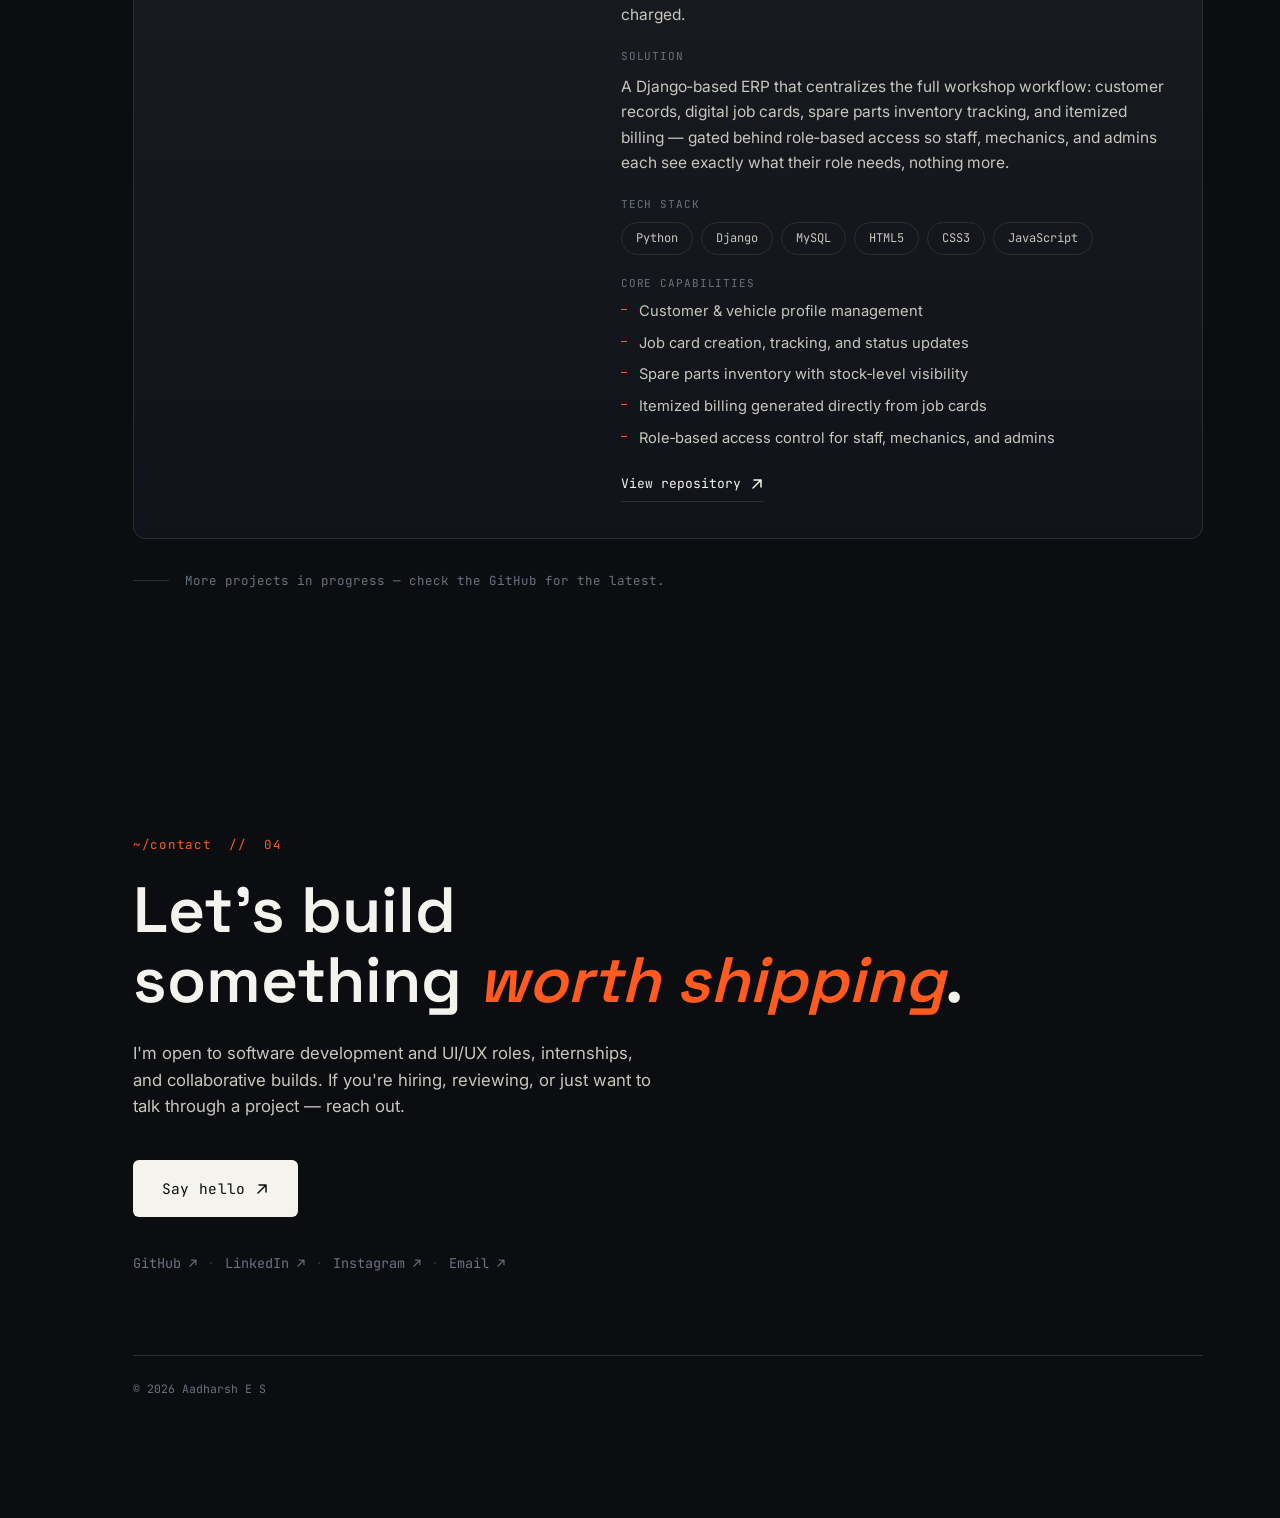
==== commit 2a34a41f: "commit" ====
--- a/index.html
+++ b/index.html
@@ -676,6 +676,11 @@
           <a href="https://www.linkedin.com/in/aadharsh-e-s-7a106131a/" target="_blank" rel="noopener" class="hero__link">
             <svg width="18" height="18" viewBox="0 0 24 24" fill="currentColor"><path d="M20.45 20.45h-3.56v-5.57c0-1.33-.02-3.04-1.85-3.04-1.85 0-2.14 1.45-2.14 2.94v5.67H9.34V9h3.41v1.56h.05c.48-.9 1.64-1.85 3.38-1.85 3.6 0 4.27 2.37 4.27 5.45v6.29ZM5.34 7.43a2.07 2.07 0 1 1 0-4.13 2.07 2.07 0 0 1 0 4.13ZM7.12 20.45H3.56V9h3.56v11.45ZM22.22 0H1.77C.8 0 0 .78 0 1.75v20.5C0 23.22.8 24 1.77 24h20.45c.98 0 1.78-.78 1.78-1.75V1.75C24 .78 23.2 0 22.22 0Z"/></svg>
             <span>linkedin.in</span>
+            <i class="link-arrow">→</i>
+          </a>
+          <a href="https://www.instagram.com/axdhxrsh.es/" target="_blank" rel="noopener" class="hero__link">
+            <svg width="18" height="18" viewBox="0 0 24 24" fill="currentColor" aria-hidden="true"><path d="M7.8 2h8.4A5.8 5.8 0 0 1 22 7.8v8.4a5.8 5.8 0 0 1-5.8 5.8H7.8A5.8 5.8 0 0 1 2 16.2V7.8A5.8 5.8 0 0 1 7.8 2Zm-.2 2A3.6 3.6 0 0 0 4 7.6v8.8A3.6 3.6 0 0 0 7.6 20h8.8a3.6 3.6 0 0 0 3.6-3.6V7.6A3.6 3.6 0 0 0 16.4 4H7.6Zm9.65 1.5a1.25 1.25 0 1 1 0 2.5 1.25 1.25 0 0 1 0-2.5ZM12 7a5 5 0 1 1 0 10 5 5 0 0 1 0-10Zm0 2a3 3 0 1 0 0 6 3 3 0 0 0 0-6Z"/></svg>
+            <span>instagram.com</span>
             <i class="link-arrow">→</i>
           </a>
         </div>
@@ -900,6 +905,8 @@
       <span class="dot-sep">·</span>
       <a href="https://www.linkedin.com/in/aadharsh-e-s-7a106131a/" target="_blank" rel="noopener">LinkedIn ↗</a>
       <span class="dot-sep">·</span>
+      <a href="https://www.instagram.com/axdhxrsh.es/" target="_blank" rel="noopener">Instagram ↗</a>
+      <span class="dot-sep">·</span>
       <a href="mailto:aadharshespilakkad@gmail.com">Email ↗</a>
     </div>
 
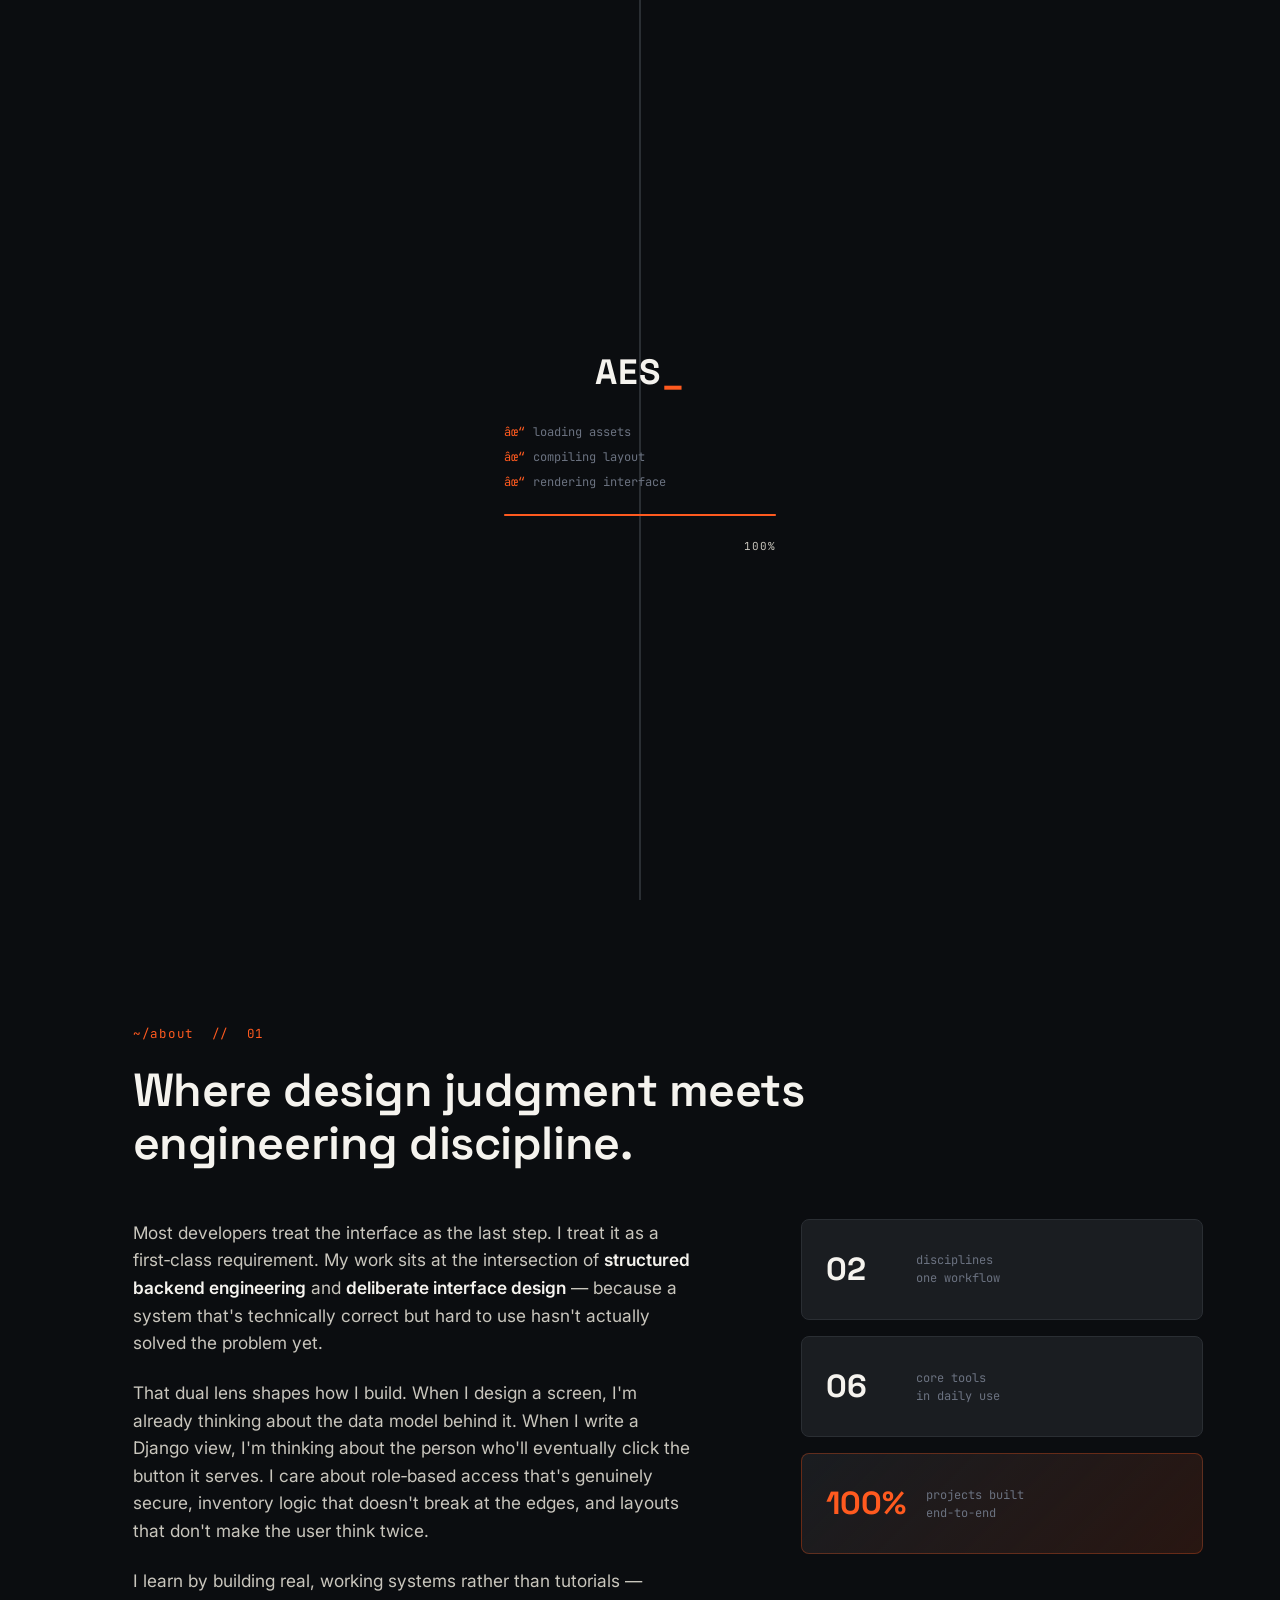
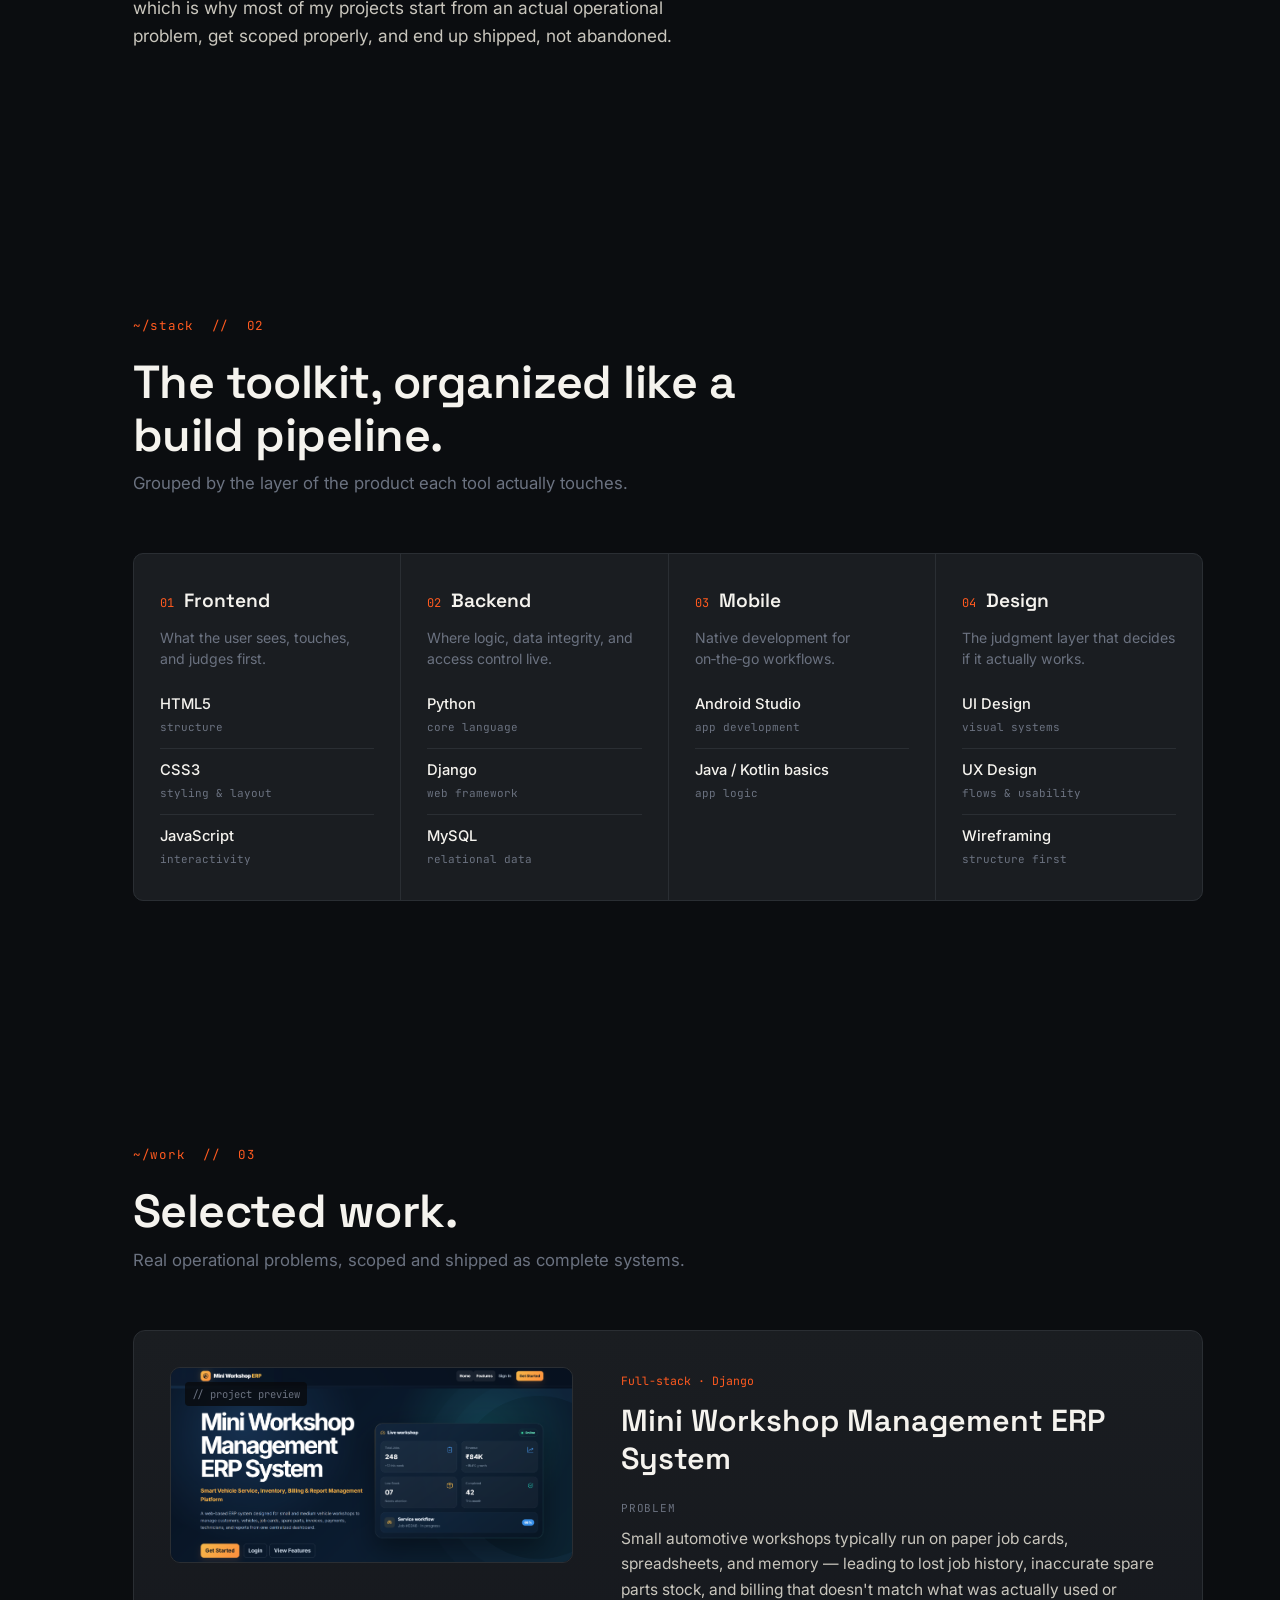
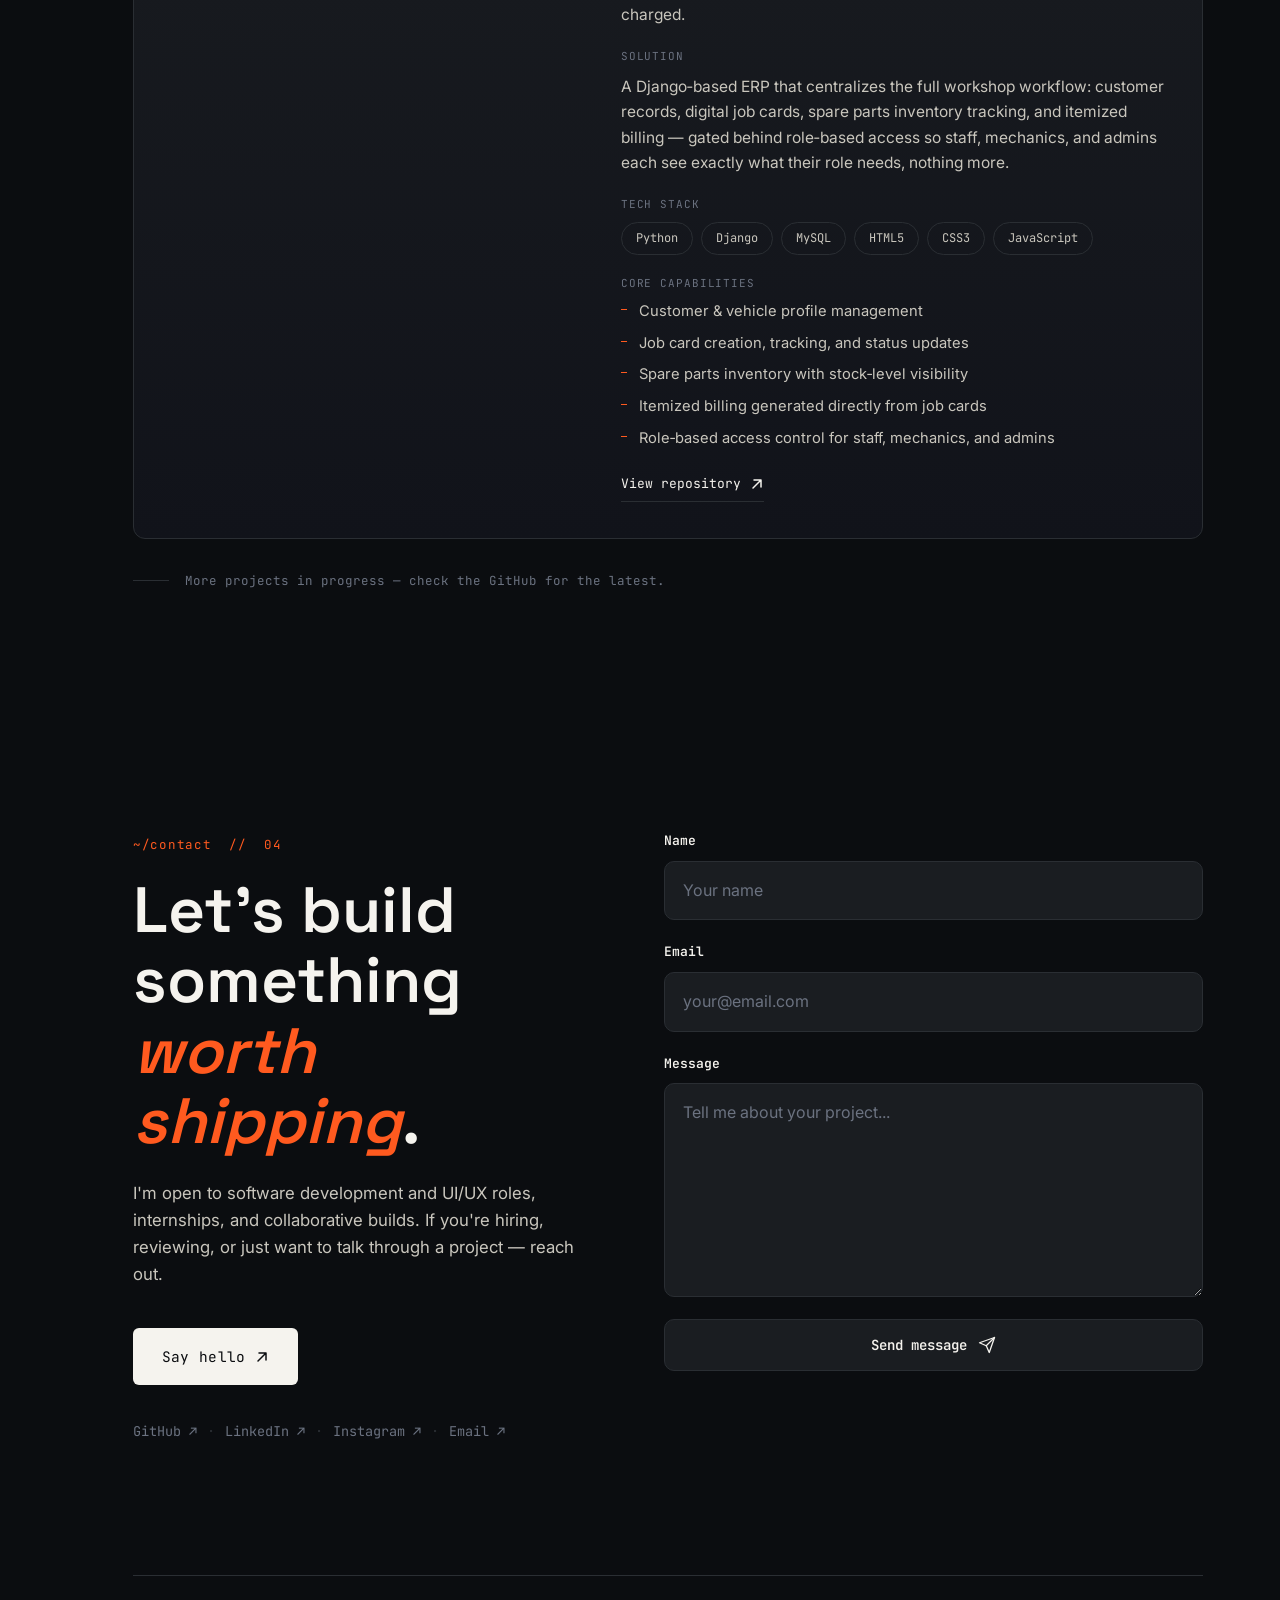
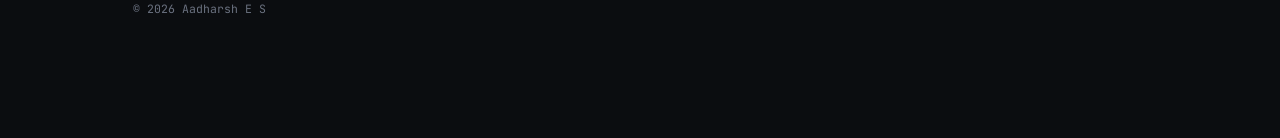
==== commit f038b307: "commit" ====
--- a/index.html
+++ b/index.html
@@ -482,6 +482,10 @@
    CONTACT
    ============================================================ */
 .contact{ text-align:left; }
+.contact__layout{
+  display:grid; grid-template-columns:minmax(0, .9fr) minmax(420px, 1.1fr);
+  align-items:start; gap:clamp(48px, 7vw, 100px); margin-bottom:52px;
+}
 .contact__headline{
   font-family: var(--font-display); font-weight: 600;
   font-size: clamp(2.2rem, 5.6vw, 4rem); line-height:1.1; margin-bottom: 24px;
@@ -490,6 +494,37 @@
   color: var(--paper-dim); font-size: 1.05rem; max-width: 520px; margin-bottom: 40px;
 }
 .contact__actions{ margin-bottom: 36px; }
+.contact-form{ width:100%; display:grid; gap:22px; }
+.contact-form__field{ display:grid; gap:9px; }
+.contact-form__field label{
+  color:var(--paper); font-family:var(--font-mono); font-size:13px; font-weight:600;
+}
+.contact-form__field input,
+.contact-form__field textarea{
+  width:100%; border:1px solid var(--border); border-radius:10px;
+  background:var(--surface); color:var(--paper); padding:16px 18px;
+  font:inherit; outline:none; resize:vertical;
+  transition:border-color .25s var(--ease), box-shadow .25s var(--ease), background .25s var(--ease);
+}
+.contact-form__field input::placeholder,
+.contact-form__field textarea::placeholder{ color:var(--muted); }
+.contact-form__field input:focus,
+.contact-form__field textarea:focus{
+  border-color:var(--signal); background:var(--surface-2);
+  box-shadow:0 0 0 3px rgba(255,90,31,.12);
+}
+.contact-form__field textarea{ min-height:170px; }
+.contact-form__submit{
+  display:flex; align-items:center; justify-content:center; gap:11px;
+  width:100%; padding:16px 22px; border:1px solid var(--border); border-radius:10px;
+  background:var(--surface); color:var(--paper); cursor:pointer;
+  font-family:var(--font-mono); font-size:14px; font-weight:600;
+  transition:border-color .25s var(--ease), color .25s var(--ease), transform .25s var(--ease);
+}
+.contact-form__submit:hover{ border-color:var(--signal); color:var(--signal); transform:translateY(-2px); }
+.contact-form__submit svg{ transition:transform .25s var(--ease); }
+.contact-form__submit:hover svg{ transform:translate(2px,-2px); }
+.contact-form__trap{ position:absolute !important; left:-9999px !important; }
 .contact__links{
   font-family: var(--font-mono); font-size: 13.5px; color: var(--muted);
   display:flex; align-items:center; gap:10px; flex-wrap:wrap; margin-bottom: 80px;
@@ -502,6 +537,11 @@
   display:flex; justify-content:space-between; flex-wrap:wrap; gap:10px;
   border-top: 1px solid var(--border); padding-top: 24px;
   font-family: var(--font-mono); font-size: 11.5px; color: var(--muted);
+}
+
+@media (max-width: 900px){
+  .contact__layout{ grid-template-columns:1fr; gap:44px; }
+  .contact-form{ max-width:680px; }
 }
 
 /* ============================================================
@@ -885,6 +925,8 @@
 
   <!-- ================= CONTACT ================= -->
   <section id="contact" class="section contact">
+    <div class="contact__layout">
+      <div class="contact__intro">
     <p class="eyebrow reveal">~/contact &nbsp;//&nbsp; 04</p>
     <h2 class="contact__headline reveal">Let's build<br/>something <span class="hero__accent">worth shipping</span>.</h2>
     <p class="contact__sub reveal">
@@ -908,6 +950,32 @@
       <a href="https://www.instagram.com/axdhxrsh.es/" target="_blank" rel="noopener">Instagram ↗</a>
       <span class="dot-sep">·</span>
       <a href="mailto:aadharshespilakkad@gmail.com">Email ↗</a>
+    </div>
+
+      </div>
+
+      <form class="contact-form reveal" name="contact" method="POST" data-netlify="true" netlify-honeypot="bot-field">
+        <input type="hidden" name="form-name" value="contact" />
+        <p class="contact-form__trap">
+          <label>Do not fill this out: <input name="bot-field" /></label>
+        </p>
+        <div class="contact-form__field">
+          <label for="contact-name">Name</label>
+          <input id="contact-name" name="name" type="text" maxlength="100" autocomplete="name" placeholder="Your name" required />
+        </div>
+        <div class="contact-form__field">
+          <label for="contact-email">Email</label>
+          <input id="contact-email" name="email" type="email" maxlength="254" autocomplete="email" placeholder="your@email.com" required />
+        </div>
+        <div class="contact-form__field">
+          <label for="contact-message">Message</label>
+          <textarea id="contact-message" name="message" maxlength="5000" rows="7" placeholder="Tell me about your project..." required></textarea>
+        </div>
+        <button class="contact-form__submit" type="submit">
+          <span>Send message</span>
+          <svg width="18" height="18" viewBox="0 0 24 24" fill="none" aria-hidden="true"><path d="m22 2-7 20-4-9-9-4 20-7Z" stroke="currentColor" stroke-width="1.7" stroke-linecap="round" stroke-linejoin="round"/><path d="M22 2 11 13" stroke="currentColor" stroke-width="1.7" stroke-linecap="round"/></svg>
+        </button>
+      </form>
     </div>
 
     <footer class="footer">
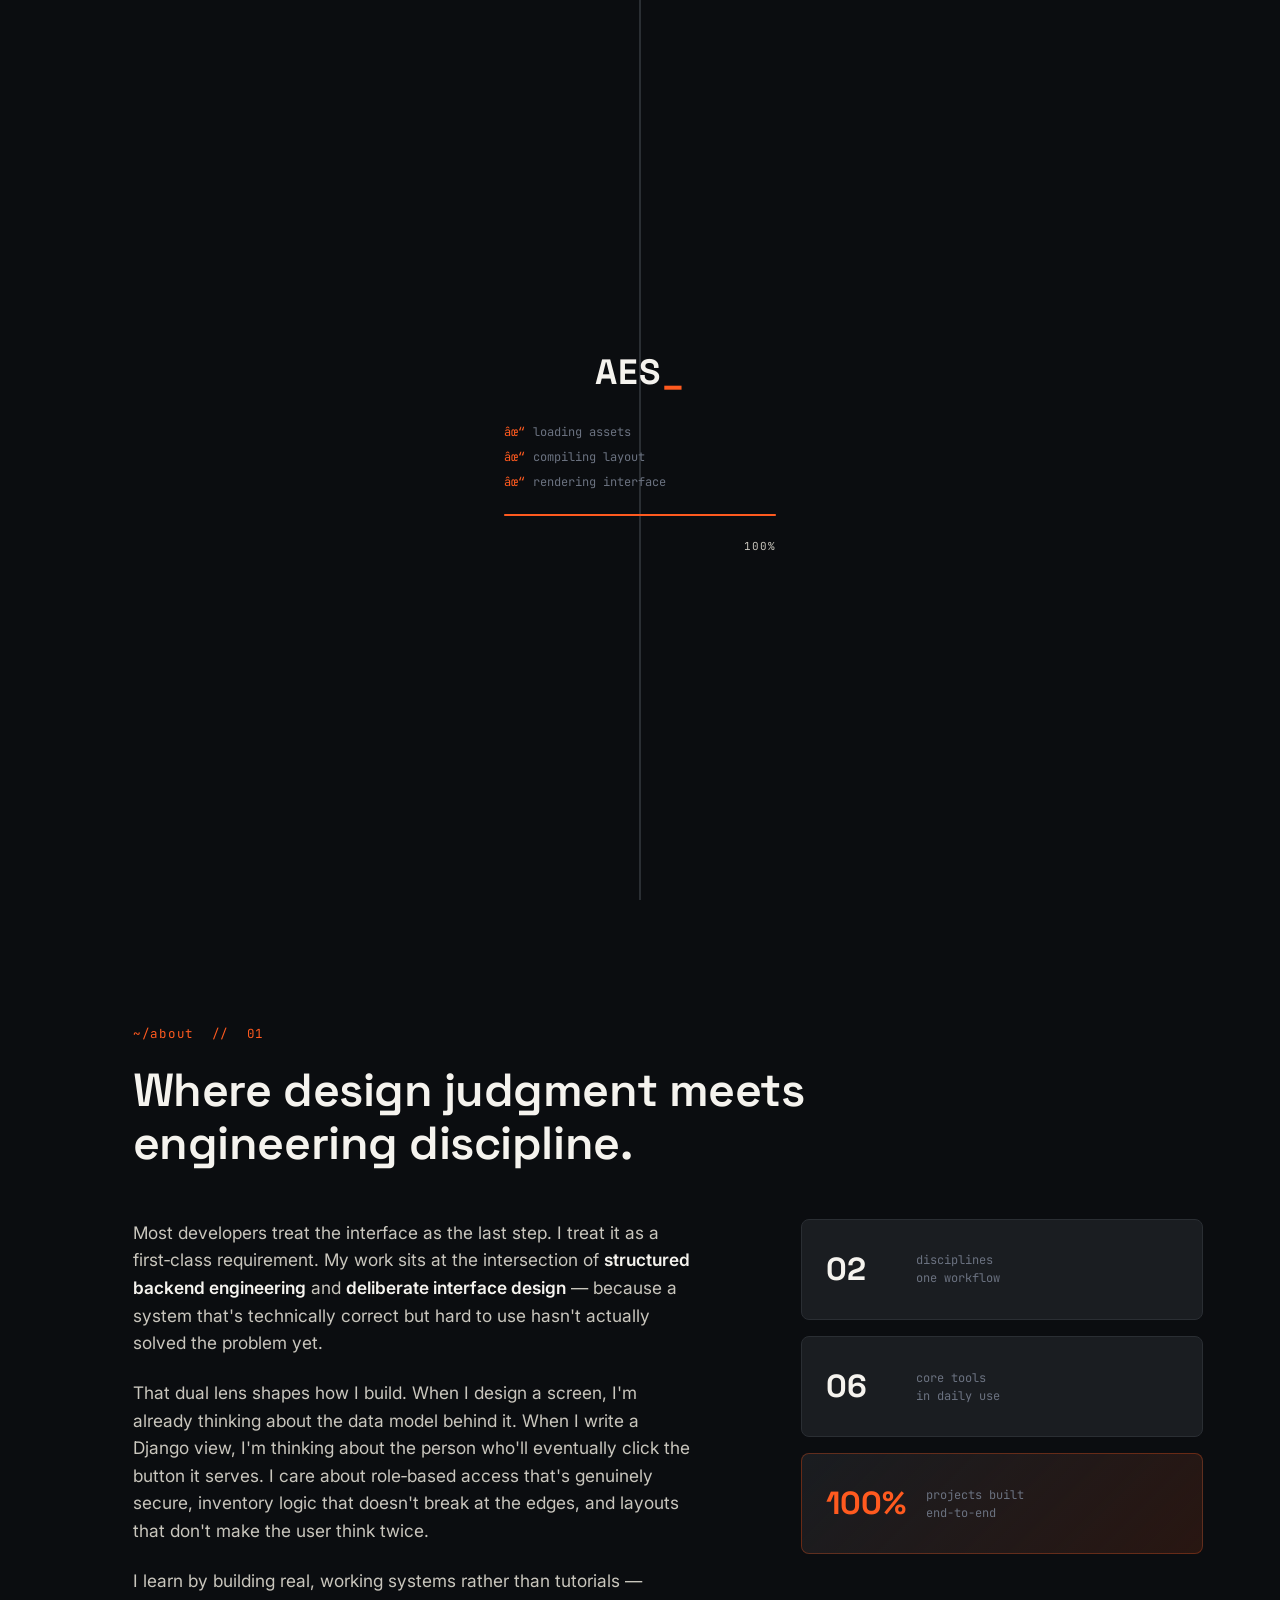
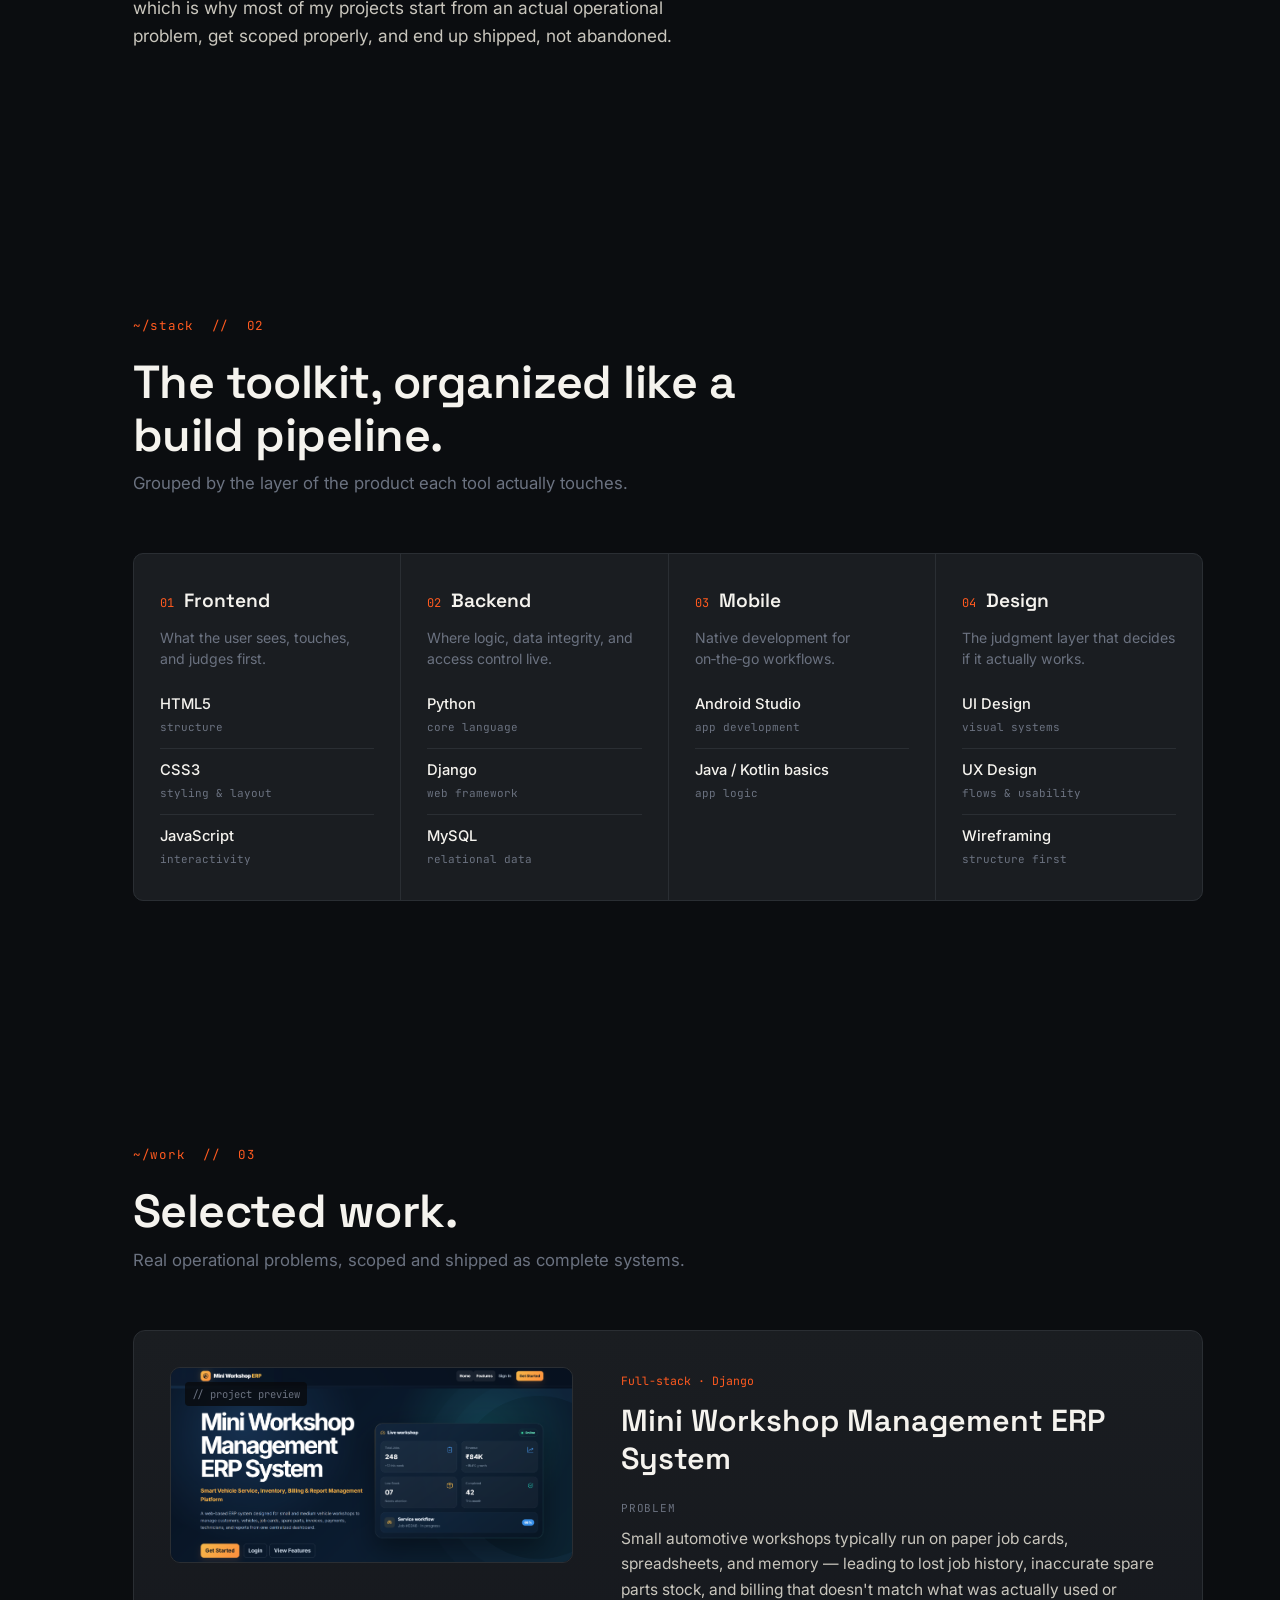
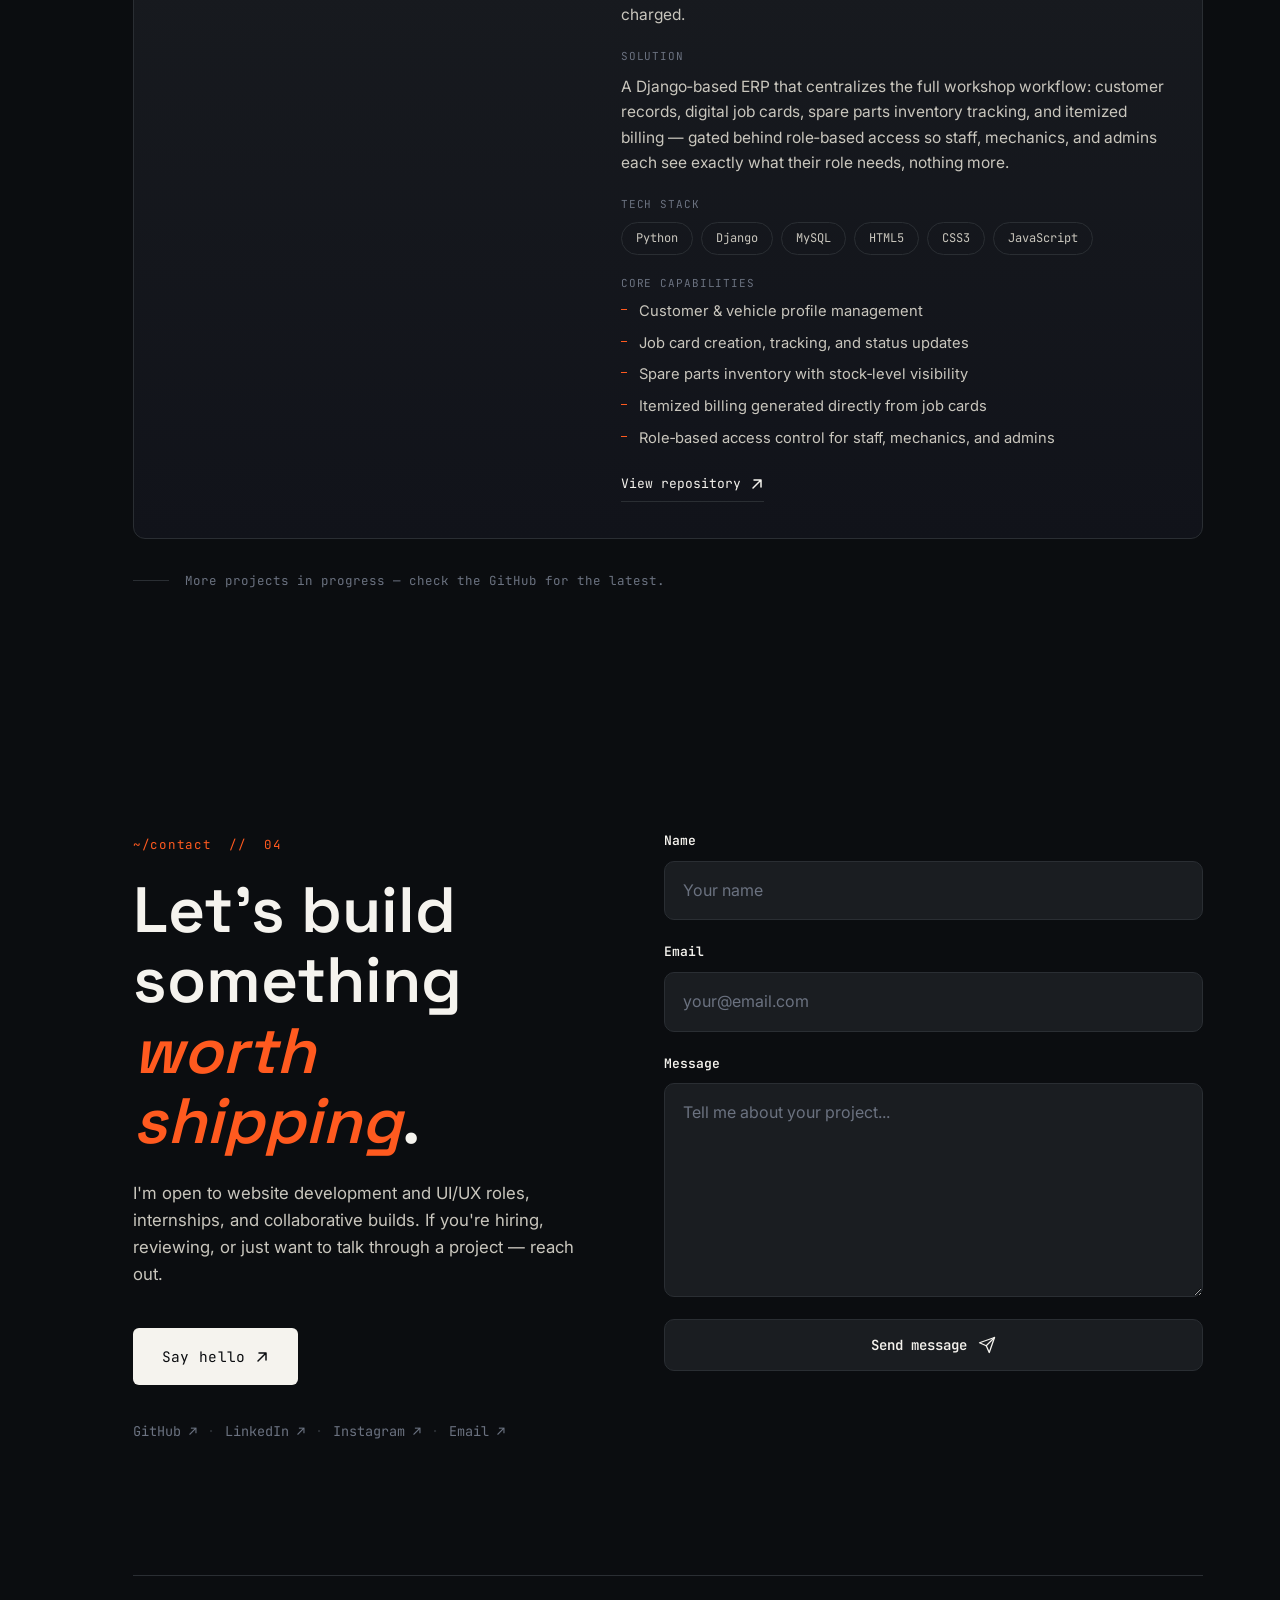
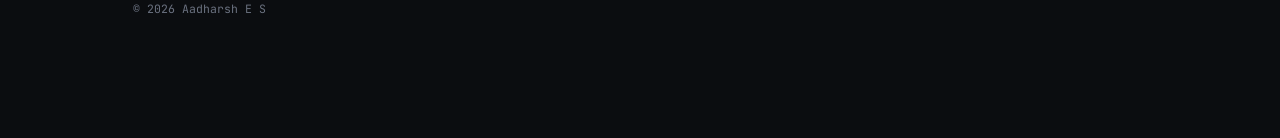
==== commit 6c33fc92: "commit" ====
--- a/index.html
+++ b/index.html
@@ -3,8 +3,8 @@
 <head>
 <meta charset="UTF-8" />
 <meta name="viewport" content="width=device-width, initial-scale=1.0" />
-<title>Aadharsh E S — Software Developer &amp; UI/UX Designer</title>
-<meta name="description" content="Portfolio of Aadharsh E S, Software Developer & UI/UX Designer specializing in Django, Python, and human-centered interfaces." />
+<title>Aadharsh E S — Website Developer &amp; UI/UX Designer</title>
+<meta name="description" content="Portfolio of Aadharsh E S, Website Developer & UI/UX Designer specializing in Django, Python, and human-centered interfaces." />
 
 <link rel="preconnect" href="https://fonts.googleapis.com">
 <link rel="preconnect" href="https://fonts.gstatic.com" crossorigin>
@@ -524,6 +524,14 @@
 .contact-form__submit:hover{ border-color:var(--signal); color:var(--signal); transform:translateY(-2px); }
 .contact-form__submit svg{ transition:transform .25s var(--ease); }
 .contact-form__submit:hover svg{ transform:translate(2px,-2px); }
+.contact-form__submit:disabled{ opacity:.65; cursor:wait; transform:none; }
+.contact-form__status{
+  display:none; padding:12px 15px; border:1px solid; border-radius:8px;
+  font-family:var(--font-mono); font-size:12.5px;
+}
+.contact-form__status.is-visible{ display:block; }
+.contact-form__status--success{ color:#8ee6b0; border-color:rgba(142,230,176,.35); background:rgba(142,230,176,.07); }
+.contact-form__status--error{ color:#ff9a84; border-color:rgba(255,154,132,.35); background:rgba(255,154,132,.07); }
 .contact-form__trap{ position:absolute !important; left:-9999px !important; }
 .contact__links{
   font-family: var(--font-mono); font-size: 13.5px; color: var(--muted);
@@ -684,10 +692,10 @@
     <div class="hero__inner">
 
       <div class="hero__copy">
-        <p class="eyebrow fade-up">~/intro &nbsp;//&nbsp; software developer &amp; ui/ux designer</p>
+        <p class="eyebrow fade-up">~/intro &nbsp;//&nbsp; Website developer &amp; ui/ux designer</p>
 
         <h1 class="hero__headline fade-up" style="--d:0.08s">
-          I build software<br/>
+          I build website<br/>
           that <span class="hero__accent">looks</span> as good<br/>
           as it <span class="hero__accent-outline">runs</span>.
         </h1>
@@ -930,7 +938,7 @@
     <p class="eyebrow reveal">~/contact &nbsp;//&nbsp; 04</p>
     <h2 class="contact__headline reveal">Let's build<br/>something <span class="hero__accent">worth shipping</span>.</h2>
     <p class="contact__sub reveal">
-      I'm open to software development and UI/UX roles, internships, and collaborative
+      I'm open to website development and UI/UX roles, internships, and collaborative
       builds. If you're hiring, reviewing, or just want to talk through a project —
       reach out.
     </p>
@@ -971,6 +979,7 @@
           <label for="contact-message">Message</label>
           <textarea id="contact-message" name="message" maxlength="5000" rows="7" placeholder="Tell me about your project..." required></textarea>
         </div>
+        <p class="contact-form__status" id="contact-form-status" role="status" aria-live="polite"></p>
         <button class="contact-form__submit" type="submit">
           <span>Send message</span>
           <svg width="18" height="18" viewBox="0 0 24 24" fill="none" aria-hidden="true"><path d="m22 2-7 20-4-9-9-4 20-7Z" stroke="currentColor" stroke-width="1.7" stroke-linecap="round" stroke-linejoin="round"/><path d="M22 2 11 13" stroke="currentColor" stroke-width="1.7" stroke-linecap="round"/></svg>
@@ -986,6 +995,46 @@
 </main>
 
 <script>
+// ============================================================
+// NETLIFY CONTACT FORM — submit without leaving the page
+// ============================================================
+(function(){
+  const form = document.querySelector('form[name="contact"]');
+  const status = document.getElementById('contact-form-status');
+  if (!form || !status) return;
+
+  form.addEventListener('submit', async (event) => {
+    event.preventDefault();
+    if (!form.reportValidity()) return;
+
+    const button = form.querySelector('button[type="submit"]');
+    const buttonLabel = button.querySelector('span');
+    status.className = 'contact-form__status';
+    button.disabled = true;
+    buttonLabel.textContent = 'Sending...';
+
+    try {
+      const response = await fetch('/', {
+        method: 'POST',
+        headers: { 'Content-Type': 'application/x-www-form-urlencoded' },
+        body: new URLSearchParams(new FormData(form)).toString()
+      });
+
+      if (!response.ok) throw new Error(`Form submission failed: ${response.status}`);
+
+      form.reset();
+      status.textContent = "Message sent. Thanks — I'll get back to you soon.";
+      status.className = 'contact-form__status contact-form__status--success is-visible';
+    } catch (error) {
+      status.textContent = 'The message could not be sent. Please try again or use the email link.';
+      status.className = 'contact-form__status contact-form__status--error is-visible';
+    } finally {
+      button.disabled = false;
+      buttonLabel.textContent = 'Send message';
+    }
+  });
+})();
+
 // ============================================================
 // INTRO BOOT SEQUENCE
 // ============================================================
